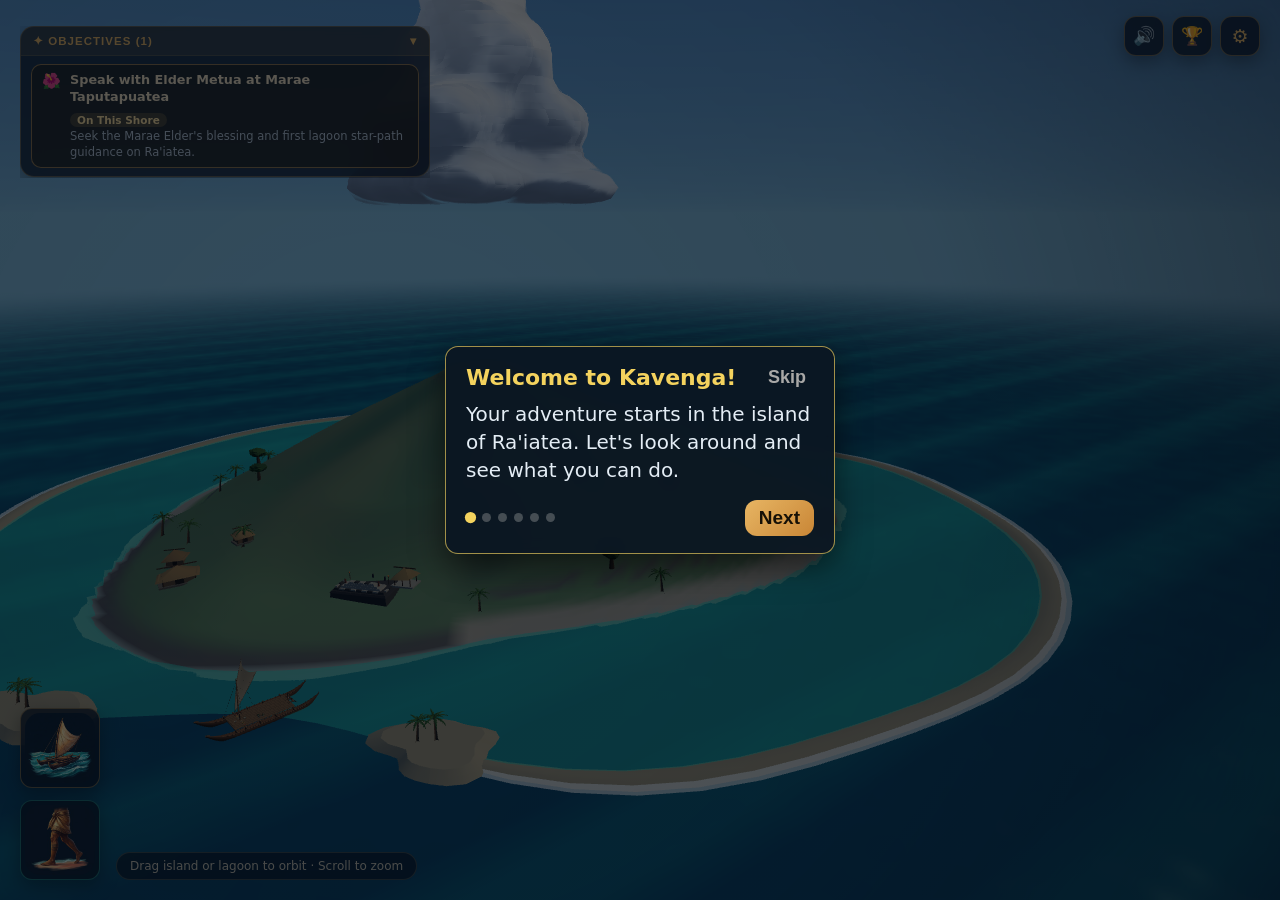
==== index.html @ 44ba4fc0 "Refine sailing HUD controls, wind boost button, and phone camera cycling" ====
<!DOCTYPE html>
<html lang="en">
<head>
  <meta charset="UTF-8" />
  <meta name="viewport" content="width=device-width, initial-scale=1.0, viewport-fit=cover" />
  <meta name="theme-color" content="#0b1826" />
  <meta name="mobile-web-app-capable" content="yes" />
  <meta name="apple-mobile-web-app-capable" content="yes" />
  <meta name="apple-mobile-web-app-status-bar-style" content="black-translucent" />
  <meta name="apple-mobile-web-app-title" content="Kavenga" />
  <title>Kavenga: Songs of the Star Path</title>
  <link rel="manifest" href="./manifest.webmanifest" />
  <link rel="icon" href="./favicon.ico" sizes="any" />
  <link rel="icon" type="image/png" sizes="32x32" href="./assets/icons/favicon-32.png" />
  <link rel="icon" type="image/png" sizes="64x64" href="./assets/icons/favicon-64.png" />
  <link rel="apple-touch-icon" sizes="180x180" href="./assets/icons/apple-touch-icon.png" />
  <link rel="stylesheet" href="./styles.css?v=20261124k" />
  <script type="importmap">
    {
      "imports": {
        "three": "./vendor/three.module.min.js",
        "./src/pwa.js": "./src/pwa.js?v=20261123p",
        "./src/core/gameConstants.js": "./src/core/gameConstants.js?v=20261124d",
        "./src/core/gameState.js": "./src/core/gameState.js?v=20261120q",
        "./src/core/campaignManager.js": "./src/core/campaignManager.js?v=20261124a",
        "./src/core/objectivesManager.js": "./src/core/objectivesManager.js?v=20261122f",
        "./src/core/achievementsManager.js": "./src/core/achievementsManager.js?v=20261120q",
        "./src/data/achievementsData.js": "./src/data/achievementsData.js?v=20261120q",
        "./src/data/constellationLessonsData.js": "./src/data/constellationLessonsData.js?v=20261120q",
        "./src/data/constellationSilhouettesData.js": "./src/data/constellationSilhouettesData.js?v=20261120q",
        "./src/data/constellationsData.js": "./src/data/constellationsData.js?v=20261120q",
        "./src/data/islandsData.js": "./src/data/islandsData.js?v=20261122h",
        "./src/data/objectivesData.js": "./src/data/objectivesData.js?v=20261120q",
        "./src/data/playerCharactersData.js": "./src/data/playerCharactersData.js?v=20261120q",
        "./src/data/sandDiagramsData.js": "./src/data/sandDiagramsData.js?v=20261124b",
        "./src/data/skyVigilData.js": "./src/data/skyVigilData.js?v=20261120q",
        "./src/data/songsData.js": "./src/data/songsData.js?v=20261124a",
        "./src/data/voiceLinesData.js": "./src/data/voiceLinesData.js?v=20261124b",
        "./src/data/walkableIslandsData.js": "./src/data/walkableIslandsData.js?v=20261122e",
        "./src/simulation/celestialSim.js": "./src/simulation/celestialSim.js?v=20261120q",
        "./src/simulation/hullPhysics.js": "./src/simulation/hullPhysics.js?v=20261120q",
        "./src/simulation/oceanSim.js": "./src/simulation/oceanSim.js?v=20261122e",
        "./src/simulation/shadowCraft.js": "./src/simulation/shadowCraft.js?v=20261120q",
        "./src/rendering/CameraController.js": "./src/rendering/CameraController.js?v=20261124h",
        "./src/rendering/CloudSculptBuilder.js": "./src/rendering/CloudSculptBuilder.js?v=20261120q",
        "./src/rendering/IslandAct1RemainBuilder.js": "./src/rendering/IslandAct1RemainBuilder.js?v=20261121m",
        "./src/rendering/IslandAct2Builder.js": "./src/rendering/IslandAct2Builder.js?v=20261121aa",
        "./src/rendering/IslandAct3Builder.js": "./src/rendering/IslandAct3Builder.js?v=20261123c",
        "./src/rendering/IslandPropsBuilder.js": "./src/rendering/IslandPropsBuilder.js?v=20261122b",
        "./src/rendering/IslandRapaNuiBuilder.js": "./src/rendering/IslandRapaNuiBuilder.js?v=20261122e",
        "./src/rendering/IslandSculptToolkit.js": "./src/rendering/IslandSculptToolkit.js?v=20261121d",
        "./src/rendering/IslandTerrainBuilder.js": "./src/rendering/IslandTerrainBuilder.js?v=20261122r",
        "./src/rendering/CrewCharacterBuilder.js": "./src/rendering/CrewCharacterBuilder.js?v=20261121j",
        "./src/rendering/OceanRenderer.js": "./src/rendering/OceanRenderer.js?v=20261120q",
        "./src/rendering/PlayerCharacterBuilder.js": "./src/rendering/PlayerCharacterBuilder.js?v=20261122h",
        "./src/rendering/ShoreDioramaRenderer.js": "./src/rendering/ShoreDioramaRenderer.js?v=20261124d",
        "./src/rendering/SkyDomeRenderer.js": "./src/rendering/SkyDomeRenderer.js?v=20261120q",
        "./src/rendering/StarRingRenderer.js": "./src/rendering/StarRingRenderer.js?v=20261120q",
        "./src/rendering/VakaCargoPropsBuilder.js": "./src/rendering/VakaCargoPropsBuilder.js?v=20261121n",
        "./src/rendering/VakaRenderer.js": "./src/rendering/VakaRenderer.js?v=20261121n",
        "./src/rendering/WalkableIslandScene.js": "./src/rendering/WalkableIslandScene.js?v=20261124d",
        "./src/rendering/WorldCuesRenderer.js": "./src/rendering/WorldCuesRenderer.js?v=20261124c",
        "./src/audio/BackgroundMusicEngine.js": "./src/audio/BackgroundMusicEngine.js?v=20261123a",
        "./src/audio/ChantAndDrumEngine.js": "./src/audio/ChantAndDrumEngine.js?v=20261120q",
        "./src/audio/SpatialSeaAudio.js": "./src/audio/SpatialSeaAudio.js?v=20261120q",
        "./src/audio/VoiceOverEngine.js": "./src/audio/VoiceOverEngine.js?v=20261124b",
        "./src/ui/AchievementsUI.js": "./src/ui/AchievementsUI.js?v=20261120q",
        "./src/ui/CanoeModalUI.js": "./src/ui/CanoeModalUI.js?v=20261123q",
        "./src/ui/canoePanelWidgets.js": "./src/ui/canoePanelWidgets.js?v=20261123q",
        "./src/ui/CrewSplashUI.js": "./src/ui/CrewSplashUI.js?v=20261120q",
        "./src/ui/ElderVigilPromptUI.js": "./src/ui/ElderVigilPromptUI.js?v=20261120q",
        "./src/ui/IslandHubUI.js": "./src/ui/IslandHubUI.js?v=20261124b",
        "./src/ui/IslandSettingsUI.js": "./src/ui/IslandSettingsUI.js?v=20261123d",
        "./src/ui/OnboardingTourUI.js": "./src/ui/OnboardingTourUI.js?v=20261124d",
        "./src/ui/SailingHUD.js": "./src/ui/SailingHUD.js?v=20261124h",
        "./src/ui/SandCanvas.js": "./src/ui/SandCanvas.js?v=20261124a",
        "./src/ui/SkyVigilUI.js": "./src/ui/SkyVigilUI.js?v=20261124d",
        "./src/ui/WalkableIslandUI.js": "./src/ui/WalkableIslandUI.js?v=20261124d"
      }
    }
  </script>
</head>
<body>
  <!-- Full-bleed WebGL 3D Sky Dome, Ocean Swells & Twin-Hulled Vaka -->
  <div id="webgl-container"></div>

  <!-- Projected Sky Star Labels (strictly mode-gated; hidden in Master Navigator) -->
  <div id="sky-labels-layer"></div>

  <!-- Zero-Compass Open-Ocean Sailing HUD -->
  <div id="sailing-hud" class="hidden"></div>

  <!-- Grounded On-Shore Star-Stone Vigil (Ahu Feti'a) Sky Observatory -->
  <div id="sky-vigil-ui" class="hidden"></div>

  <!-- Optional 3D Walk Shore HUD & Proximity POI Popups -->
  <div id="walkable-island-ui" class="hidden"></div>

  <!-- Unified 3D Shore Diorama & 4-Station Docked Panel -->
  <div id="island-hub"></div>

  <!-- Bottom-Left Canoe / Set Sail & Walk Mode Buttons -->
  <button
    class="island-settings-btn shore-canoe-fab hidden"
    id="btnShoreCanoeModal"
    type="button"
    data-tooltip="Vaka, Crew, Cargo &amp; Set Sail"
    aria-label="Vaka and Set Sail"
  >
    <img id="shoreCanoeImg" src="./assets/icons/vaka_button_1sail.jpg?v=20261120m" alt="" />
  </button>

  <button
    class="island-settings-btn shore-walk-fab hub-walk-opt-btn hidden"
    id="btnShoreWalkToggle"
    type="button"
    data-tooltip="Explore Island on Foot"
    aria-label="Walk Shore"
  >
    <img id="shoreWalkImg" src="./assets/icons/walk_button.jpg?v=20261120m" alt="" />
  </button>

  <button
    class="island-settings-btn shore-icon-btn shore-objectives-fab hidden"
    id="btnShoreObjectivesModal"
    type="button"
    title="View Active Objectives"
    aria-label="Objectives"
  >
    <span aria-hidden="true">✦</span>
    <span class="shore-objectives-badge hidden" id="shoreObjectivesBadge">0</span>
  </button>

  <div
    class="modal-backdrop hidden"
    id="shore-objectives-modal"
    role="dialog"
    aria-modal="true"
    aria-labelledby="shoreObjModalTitle"
  >
    <div class="shore-objectives-modal-card">
      <div class="shore-objectives-modal-header">
        <div>
          <span class="modal-eyebrow">Wayfinder Log</span>
          <h3 id="shoreObjModalTitle">✦ Active Objectives</h3>
        </div>
        <button class="secondary-btn small-btn" id="btnCloseObjectivesModal" type="button">
          Close
        </button>
      </div>
      <div class="shore-objectives-list shore-objectives-modal-list" id="shoreObjectivesModalList"></div>
    </div>
  </div>

  <!-- Shared Ashore Top-Right Icon Controls (outside Hub & Walk UI) -->
  <div id="shore-top-controls" class="shore-top-controls hidden" aria-label="Shore Controls">
    <button
      class="island-settings-btn shore-icon-btn"
      id="btnShoreToggleSound"
      type="button"
      title="Sound On — Click to Mute"
      aria-label="Toggle Sound"
    >
      <span id="shoreSoundGlyph" aria-hidden="true">🔊</span>
    </button>
    <button
      class="island-settings-btn shore-icon-btn island-achievements-btn"
      id="btnShoreOpenAchievements"
      type="button"
      title="View Wayfinder Achievements"
      aria-label="Achievements"
    >
      <span aria-hidden="true">🏆</span>
    </button>
    <button
      class="island-settings-btn shore-icon-btn"
      id="btnShoreOpenSettings"
      type="button"
      title="Open Island Settings"
      aria-label="Settings"
    >
      <span class="island-settings-gear" aria-hidden="true">⚙</span>
    </button>
  </div>

  <!-- First-Time Shore & Sailing Onboarding Tours -->
  <div id="onboarding-tour-ui" class="hidden"></div>
  <div id="sailing-tour-ui" class="hidden"></div>
  <div id="tahaa-cloud-tour-ui" class="hidden"></div>

  <!-- Dedicated Canoe, Crew, Cargo & Set Sail Modal (Shore Phase) -->
  <div id="canoe-modal-ui" class="hidden"></div>

  <!-- Ashore Settings Modal & Start-Over Confirmation (Island Phase Only) -->
  <div id="island-settings-ui" class="hidden"></div>

  <!-- Pre-Departure Elder Night-Sky Teaching Choice Popup -->
  <div id="elder-vigil-prompt-ui" class="hidden"></div>

  <!-- Crew Recruitment Splash Modal -->
  <div id="crew-splash-ui" class="hidden"></div>

  <!-- Global Celebration Banners (Sea & Shore) + Ashore Achievements Gallery Modal -->
  <div id="achievements-ui"></div>

  <script type="module" src="./src/main.js?v=20261124i"></script>
</body>
</html>
---- styles.css ----
:root {
  --bg-deep: #0b1826;
  --card-bg: rgba(13, 27, 42, 0.84);
  --card-border: rgba(232, 198, 142, 0.28);
  --sand-warm: #f3e3c3;
  --sand-gold: #e7b563;
  --lapa-jade: #3ef0d0;
  --coral-terracotta: #d46542;
  --text-main: #f7efe0;
  --text-muted: #b9c8d6;
}

*,
*::before,
*::after {
  box-sizing: border-box;
  margin: 0;
  padding: 0;
  -webkit-user-select: none;
  user-select: none;
  -webkit-touch-callout: none;
  -webkit-tap-highlight-color: transparent;
}

input,
textarea,
select {
  -webkit-user-select: text;
  user-select: text;
  -webkit-touch-callout: default;
}

html,
body {
  width: 100%;
  height: 100%;
  height: 100dvh;
  overflow: hidden;
  overscroll-behavior: none;
  touch-action: manipulation;
  background: var(--bg-deep);
  color: var(--text-main);
  font-family: 'Avenir Next', 'Segoe UI', system-ui, -apple-system, sans-serif;
  -webkit-user-select: none;
  user-select: none;
  -webkit-touch-callout: none;
}

button,
a,
[role='button'],
input,
select,
textarea,
.island-hub-shell,
#sailing-hud,
#sky-vigil-ui,
#walkable-island-ui,
.modal-backdrop,
.mist-overlay,
.landfall-overlay {
  touch-action: manipulation;
}

.hidden {
  display: none !important;
}

#webgl-container {
  position: fixed;
  inset: 0;
  z-index: 1;
  touch-action: none;
}

#webgl-container canvas {
  display: block;
  width: 100%;
  height: 100%;
  cursor: grab;
  touch-action: none;
}

#webgl-container canvas:active {
  cursor: grabbing;
}

/* Mode-Gated Sky Star Labels */
#sky-labels-layer {
  position: fixed;
  inset: 0;
  z-index: 2;
  pointer-events: none;
  overflow: hidden;
}

.sky-star-label {
  position: absolute;
  top: 0;
  left: 0;
  font-size: 11.5px;
  letter-spacing: 0.03em;
  color: rgba(244, 234, 212, 0.88);
  text-shadow: 0 1px 4px rgba(0, 0, 0, 0.95);
  white-space: nowrap;
  padding: 1px 6px;
  border-radius: 999px;
  background: rgba(8, 16, 28, 0.36);
}

.sky-star-label.active-target-star {
  color: #ffe299;
  border: 1px solid rgba(255, 220, 138, 0.65);
  background: rgba(28, 22, 10, 0.62);
  font-weight: 600;
}

/* =========================================================================
   SAILING HUD (STRICTLY ZERO COMPASS / ZERO DEGREES)
   ========================================================================= */
#sailing-hud {
  position: fixed;
  inset: 0;
  z-index: 5;
  pointer-events: none;
  display: flex;
  flex-direction: column;
  justify-content: space-between;
  padding:
    max(16px, env(safe-area-inset-top, 0px))
    max(22px, env(safe-area-inset-right, 0px))
    max(16px, calc(env(safe-area-inset-bottom, 0px) + 10px))
    max(22px, env(safe-area-inset-left, 0px));
}

@media (max-width: 1120px), (max-height: 700px) {
  #sailing-hud {
    padding:
      max(10px, env(safe-area-inset-top, 0px))
      max(14px, env(safe-area-inset-right, 0px))
      max(12px, calc(env(safe-area-inset-bottom, 0px) + 8px))
      max(14px, env(safe-area-inset-left, 0px));
  }

  .hud-icon-btn {
    padding: 6px 10px;
    font-size: 12px;
  }

  .hud-chant-banner {
    padding: 9px 16px;
    margin-top: 6px;
  }
}

@media (max-width: 960px) {
  .hud-icon-btn .btn-text {
    display: none;
  }
}

.hud-top-bar {
  display: flex;
  justify-content: space-between;
  align-items: center;
  gap: 12px;
  pointer-events: auto;
}

.hud-voyage-badge {
  display: flex;
  align-items: center;
  gap: 10px;
  background: rgba(9, 20, 34, 0.68);
  backdrop-filter: blur(10px);
  border: 1px solid var(--card-border);
  padding: 8px 14px;
  border-radius: 999px;
}

.hud-song-title {
  font-weight: 600;
  font-size: 14px;
  color: var(--sand-warm);
}

.hud-corner-controls {
  display: flex;
  gap: 8px;
  flex-wrap: wrap;
}

.hud-icon-btn {
  display: inline-flex;
  align-items: center;
  gap: 6px;
  background: rgba(9, 20, 34, 0.72);
  backdrop-filter: blur(10px);
  color: var(--text-main);
  border: 1px solid var(--card-border);
  border-radius: 999px;
  padding: 7px 13px;
  font-size: 13px;
  cursor: pointer;
  transition: background 0.16s, border-color 0.16s, transform 0.12s;
}

.hud-icon-btn:hover {
  background: rgba(24, 45, 68, 0.88);
  border-color: var(--sand-gold);
}

.hud-icon-btn.active {
  background: rgba(231, 181, 99, 0.26);
  border-color: var(--sand-gold);
  color: #ffe7b3;
}

.hud-eye-glyph {
  display: inline-flex;
  align-items: center;
  justify-content: center;
  line-height: 1;
}

.hud-chant-banner {
  align-self: center;
  max-width: 760px;
  text-align: center;
  background: rgba(8, 18, 30, 0.62);
  backdrop-filter: blur(8px);
  border: 1px solid rgba(232, 198, 142, 0.24);
  border-radius: 16px;
  padding: 12px 22px;
  margin-top: 8px;
  pointer-events: auto;
}

.chant-verse-tag {
  font-size: 11px;
  text-transform: uppercase;
  letter-spacing: 0.12em;
  color: var(--sand-gold);
  margin-bottom: 4px;
}

.chant-lyrics {
  font-family: Georgia, 'Times New Roman', serif;
  font-style: italic;
  font-size: 16.5px;
  line-height: 1.45;
  color: #fff6e5;
}

.chant-easy-hint {
  margin-top: 7px;
  padding-top: 6px;
  border-top: 1px solid rgba(255, 255, 255, 0.12);
  font-size: 12.5px;
  color: var(--lapa-jade);
}

.hud-trim-bar {
  margin-top: auto;
  align-self: center;
  display: flex;
  align-items: center;
  gap: 14px;
  pointer-events: auto;
  background: rgba(8, 18, 30, 0.56);
  backdrop-filter: blur(8px);
  border: 1px solid rgba(232, 198, 142, 0.22);
  border-radius: 999px;
  padding: 6px 12px;
}

.trim-btn {
  display: inline-flex;
  align-items: center;
  justify-content: center;
  min-width: 44px;
  height: 34px;
  background: rgba(255, 255, 255, 0.08);
  border: 1px solid rgba(232, 198, 142, 0.28);
  color: var(--sand-warm);
  border-radius: 999px;
  padding: 0 12px;
  cursor: pointer;
  touch-action: none;
  transition: background 0.14s, border-color 0.14s, transform 0.1s;
}

.trim-btn:hover {
  background: rgba(255, 255, 255, 0.15);
  border-color: var(--sand-gold);
}

.trim-btn:active {
  background: rgba(231, 181, 99, 0.32);
  border-color: var(--sand-gold);
  transform: scale(0.96);
}

.wind-boost-btn.active {
  background: rgba(231, 181, 99, 0.26);
  border-color: var(--sand-gold);
  color: #ffe7b3;
}

.hud-toast {
  position: fixed;
  bottom: 72px;
  left: 50%;
  transform: translateX(-50%) translateY(12px);
  background: rgba(14, 32, 48, 0.92);
  border: 1px solid var(--sand-gold);
  color: var(--sand-warm);
  padding: 8px 18px;
  border-radius: 999px;
  font-size: 13px;
  opacity: 0;
  transition: opacity 0.25s, transform 0.25s;
  pointer-events: none;
}

.hud-toast.visible {
  opacity: 1;
  transform: translateX(-50%) translateY(0);
}

.hud-top-bar,
.hud-chant-banner,
.hud-trim-bar {
  transition: opacity 0.35s ease, transform 0.35s ease;
}

#sailing-hud.landfall-cinematic-active .hud-top-bar,
#sailing-hud.landfall-cinematic-active .hud-chant-banner,
#sailing-hud.landfall-cinematic-active .hud-trim-bar {
  opacity: 0;
  pointer-events: none;
}

/* Modals, Sand Recall, Mist & Landfall Overlays */
.modal-backdrop,
.mist-overlay,
.landfall-overlay {
  position: fixed;
  inset: 0;
  z-index: 20;
  pointer-events: auto;
  display: flex;
  align-items: center;
  justify-content: center;
  padding: 20px;
  background: rgba(6, 13, 22, 0.72);
  backdrop-filter: blur(8px);
}

.landfall-overlay {
  align-items: flex-end;
  justify-content: flex-end;
  padding: 24px 28px;
  background: linear-gradient(
    180deg,
    rgba(6, 13, 22, 0.02) 0%,
    rgba(6, 13, 22, 0.14) 60%,
    rgba(6, 13, 22, 0.45) 100%
  );
  backdrop-filter: none;
  animation: landfallBackdropFadeIn 0.42s ease-out both;
}

.landfall-overlay .landfall-card {
  max-width: 430px;
  background: rgba(12, 25, 40, 0.88);
  backdrop-filter: blur(10px);
  animation: landfallCardRiseIn 0.42s cubic-bezier(0.22, 1, 0.36, 1) both;
}

@media (max-width: 760px) {
  .landfall-overlay {
    justify-content: center;
    padding: 18px;
  }
}

@keyframes landfallBackdropFadeIn {
  from {
    opacity: 0;
  }
  to {
    opacity: 1;
  }
}

@keyframes landfallCardRiseIn {
  from {
    opacity: 0;
    transform: translateY(16px);
  }
  to {
    opacity: 1;
    transform: translateY(0);
  }
}

.mist-overlay {
  background: radial-gradient(circle, rgba(176, 192, 204, 0.78), rgba(45, 62, 78, 0.92));
}

.sand-recall-card,
.dialog-card,
.mist-card,
.landfall-card {
  background: rgba(14, 28, 43, 0.95);
  border: 1px solid var(--card-border);
  border-radius: 20px;
  padding: 24px 28px;
  max-width: 620px;
  width: 100%;
  box-shadow: 0 24px 60px rgba(0, 0, 0, 0.55);
}

.mist-card,
.landfall-card {
  text-align: center;
}

.mist-eyebrow,
.recall-eyebrow {
  font-size: 11.5px;
  text-transform: uppercase;
  letter-spacing: 0.14em;
  color: var(--sand-gold);
  margin-bottom: 6px;
}

.mist-reflection,
#landfallBody {
  margin: 14px 0 22px;
  line-height: 1.55;
  color: var(--sand-warm);
  font-size: 15.5px;
}

.recall-header {
  display: flex;
  justify-content: space-between;
  align-items: center;
  margin-bottom: 12px;
}

#recallSandCanvas,
#shoreSandCanvas {
  width: 100%;
  height: auto;
  border-radius: 14px;
  border: 2px solid rgba(231, 181, 99, 0.38);
  display: block;
}

.recall-narration,
.sand-narration-box {
  margin-top: 12px;
  font-size: 14px;
  line-height: 1.5;
  color: var(--sand-warm);
}

.mode-selector-grid {
  display: grid;
  grid-template-columns: 1fr 1fr;
  gap: 10px;
  margin: 16px 0 20px;
}

.mode-option-btn {
  text-align: left;
  padding: 12px;
  border-radius: 12px;
  background: rgba(255, 255, 255, 0.05);
  border: 1px solid rgba(255, 255, 255, 0.14);
  color: var(--text-main);
  cursor: pointer;
  display: flex;
  flex-direction: column;
  gap: 4px;
}

.mode-option-btn span {
  font-size: 12px;
  color: var(--text-muted);
}

.mode-option-btn.selected {
  border-color: var(--sand-gold);
  background: rgba(231, 181, 99, 0.18);
}

.dialog-actions {
  display: flex;
  justify-content: flex-end;
  gap: 10px;
  flex-wrap: wrap;
}

/* =========================================================================
   UNIFIED 3D SHORE DIORAMA & DOCKED 3-STATION ISLAND HUB UI
   ========================================================================= */
#island-hub {
  position: fixed;
  inset: 0;
  z-index: 10;
  pointer-events: none;
  background: radial-gradient(
    circle at 30% 50%,
    rgba(6, 14, 24, 0.0) 0%,
    rgba(6, 14, 24, 0.08) 58%,
    rgba(6, 14, 24, 0.36) 100%
  );
  padding:
    max(16px, env(safe-area-inset-top, 0px))
    max(20px, env(safe-area-inset-right, 0px))
    max(16px, calc(env(safe-area-inset-bottom, 0px) + 8px))
    max(20px, env(safe-area-inset-left, 0px));
}

.shore-stage-layout {
  width: 100%;
  height: 100%;
  display: flex;
  justify-content: space-between;
  align-items: stretch;
  gap: 18px;
  pointer-events: none;
}

.shore-viewport-overlay {
  flex: 1;
  min-width: 0;
  display: flex;
  flex-direction: column;
  justify-content: space-between;
  align-items: flex-start;
  pointer-events: none;
  padding: 2px 0 4px;
}

.shore-viewport-overlay > * {
  pointer-events: auto;
}

.shore-orbit-bar {
  display: inline-flex;
  align-items: center;
  gap: 10px;
  margin-left: 96px;
  padding: 6px 13px;
  border-radius: 999px;
  background: rgba(8, 19, 32, 0.68);
  border: 1px solid rgba(232, 198, 142, 0.22);
  backdrop-filter: blur(8px);
}

.shore-orbit-hint {
  font-size: 12px;
  color: rgba(236, 224, 200, 0.84);
}

.shore-reset-orbit-btn {
  border-color: rgba(62, 240, 208, 0.55);
  color: var(--lapa-jade);
  font-weight: 600;
}

.shore-obj-btn {
  width: 100%;
  text-align: left;
  background: transparent;
  border: none;
  color: inherit;
  font: inherit;
  cursor: pointer;
  border-radius: 10px;
  transition: background 0.15s;
}

.shore-obj-btn:hover {
  background: rgba(231, 181, 99, 0.12);
}

.shore-top-controls {
  position: fixed;
  top: max(16px, env(safe-area-inset-top, 0px));
  right: max(20px, env(safe-area-inset-right, 0px));
  z-index: 15;
  display: flex;
  align-items: center;
  gap: 8px;
  pointer-events: none;
}

.shore-icon-btn {
  width: 40px;
  height: 40px;
  padding: 0 !important;
  justify-content: center;
  border-radius: 12px;
  font-size: 18px !important;
  line-height: 1;
}

.shore-icon-btn .island-settings-gear {
  font-size: 19px;
}

.shore-icon-btn.active {
  background: rgba(62, 240, 208, 0.22);
  border-color: var(--lapa-jade);
  box-shadow: 0 0 16px rgba(62, 240, 208, 0.28);
}

.shore-canoe-fab {
  position: fixed;
  left: 20px;
  bottom: 112px;
  z-index: 15;
  width: 80px;
  height: 80px;
  padding: 4px !important;
  justify-content: center;
  border-radius: 20px;
  overflow: visible;
}

.shore-canoe-fab img,
.shore-walk-fab img {
  width: 100%;
  height: 100%;
  object-fit: cover;
  border-radius: 15px;
  display: block;
}

.shore-canoe-fab.active,
.shore-walk-fab.active {
  background: rgba(62, 240, 208, 0.22);
  border-color: var(--lapa-jade);
  box-shadow: 0 0 20px rgba(62, 240, 208, 0.32);
}

.shore-walk-fab {
  position: fixed;
  left: 20px;
  bottom: 20px;
  z-index: 15;
  width: 80px;
  height: 80px;
  padding: 4px !important;
  justify-content: center;
  border-radius: 20px;
  overflow: visible;
}

/* Phone-only Top-Left Objectives Button & Modal (hidden on desktop / iPad) */
.island-settings-btn.shore-objectives-fab {
  display: none;
  position: fixed;
  z-index: 15;
  overflow: visible;
}

.shore-objectives-badge {
  position: absolute;
  top: -5px;
  right: -5px;
  min-width: 17px;
  height: 17px;
  padding: 0 4px;
  border-radius: 999px;
  background: var(--sand-gold);
  color: #0b1826;
  font-size: 10.5px;
  font-weight: 800;
  line-height: 17px;
  text-align: center;
  box-shadow: 0 2px 6px rgba(0, 0, 0, 0.45);
  pointer-events: none;
}

.shore-objectives-modal-card {
  width: min(460px, 92vw);
  max-height: min(78dvh, 540px);
  display: flex;
  flex-direction: column;
  background: rgba(10, 22, 36, 0.96);
  backdrop-filter: blur(14px);
  border: 1px solid rgba(231, 181, 99, 0.48);
  border-radius: 18px;
  padding: 16px 18px;
  box-shadow: 0 18px 46px rgba(0, 0, 0, 0.65);
}

.shore-objectives-modal-header {
  display: flex;
  align-items: center;
  justify-content: space-between;
  gap: 12px;
  padding-bottom: 10px;
  border-bottom: 1px solid rgba(255, 255, 255, 0.1);
}

.shore-objectives-modal-header h3 {
  font-size: 16.5px;
  color: var(--sand-warm);
  margin-top: 2px;
}

.shore-objectives-modal-list {
  max-height: none;
  flex: 1;
  min-height: 0;
  padding: 10px 2px 2px;
}

.shore-objectives-empty {
  font-size: 13.5px;
  line-height: 1.5;
  color: var(--text-muted);
  padding: 8px 4px;
}

.shore-canoe-fab[data-tooltip]:focus-visible::after,
.shore-walk-fab[data-tooltip]:focus-visible::after {
  content: attr(data-tooltip);
  position: absolute;
  left: calc(100% + 12px);
  top: 50%;
  transform: translateY(-50%);
  z-index: 650;
  width: max-content;
  max-width: 240px;
  padding: 7px 10px;
  border-radius: 8px;
  background: rgba(9, 19, 29, 0.96);
  border: 1px solid rgba(244, 211, 94, 0.65);
  box-shadow: 0 8px 20px rgba(0, 0, 0, 0.5);
  color: #f4efe6;
  font-size: 12px;
  font-weight: 500;
  line-height: 1.35;
  text-align: left;
  white-space: normal;
  pointer-events: none;
}

@media (hover: hover) and (pointer: fine) {
  .shore-canoe-fab[data-tooltip]:hover::after,
  .shore-walk-fab[data-tooltip]:hover::after {
    content: attr(data-tooltip);
    position: absolute;
    left: calc(100% + 12px);
    top: 50%;
    transform: translateY(-50%);
    z-index: 650;
    width: max-content;
    max-width: 240px;
    padding: 7px 10px;
    border-radius: 8px;
    background: rgba(9, 19, 29, 0.96);
    border: 1px solid rgba(244, 211, 94, 0.65);
    box-shadow: 0 8px 20px rgba(0, 0, 0, 0.5);
    color: #f4efe6;
    font-size: 12px;
    font-weight: 500;
    line-height: 1.35;
    text-align: left;
    white-space: normal;
    pointer-events: none;
  }
}

.island-hub-shell {
  pointer-events: auto;
  width: min(468px, 41vw);
  min-width: 380px;
  margin-top: 50px;
  align-self: flex-start;
  height: auto;
  max-height: calc(100% - 50px);
  display: flex;
  flex-direction: column;
  background: rgba(9, 21, 35, 0.86);
  border: 1px solid rgba(232, 198, 142, 0.30);
  border-radius: 22px;
  padding: 15px 17px 17px;
  backdrop-filter: blur(14px);
  box-shadow: 0 24px 64px rgba(0, 0, 0, 0.56);
  overflow: hidden;
}

.hub-header {
  display: flex;
  flex-direction: column;
  gap: 5px;
  padding-bottom: 10px;
  border-bottom: 1px solid rgba(232, 198, 142, 0.18);
  flex-shrink: 0;
}

.hub-act-badge {
  font-size: 11px;
  text-transform: uppercase;
  letter-spacing: 0.11em;
  color: var(--lapa-jade);
}

.hub-walk-opt-btn {
  border-color: rgba(62, 240, 208, 0.38) !important;
}

.hub-walk-opt-btn:hover {
  border-color: var(--lapa-jade) !important;
  background: rgba(62, 240, 208, 0.14) !important;
}

.hub-title-row {
  display: flex;
  align-items: baseline;
  justify-content: space-between;
  gap: 10px;
  flex-wrap: wrap;
}

.hub-island-name {
  font-family: Georgia, 'Times New Roman', serif;
  font-size: 25px;
  line-height: 1.15;
  color: var(--sand-warm);
}

.hub-island-sub {
  font-size: 12.5px;
  color: var(--text-muted);
}

.hub-poi-tabs {
  display: grid;
  grid-template-columns: repeat(3, 1fr);
  gap: 7px;
  margin: 12px 0;
  flex-shrink: 0;
}

.poi-tab-btn {
  background: rgba(14, 29, 46, 0.78);
  color: var(--text-muted);
  border: 1px solid rgba(232, 198, 142, 0.20);
  border-radius: 13px;
  padding: 8px 6px;
  font-size: 12.5px;
  font-weight: 600;
  cursor: pointer;
  display: flex;
  flex-direction: column;
  align-items: center;
  justify-content: center;
  gap: 4px;
  transition: background 0.16s, border-color 0.16s, color 0.16s, transform 0.12s;
}

.poi-tab-btn:hover {
  border-color: rgba(231, 181, 99, 0.48);
  color: var(--sand-warm);
}

.poi-tab-btn.active {
  background: linear-gradient(180deg, rgba(231, 181, 99, 0.26), rgba(231, 181, 99, 0.12));
  border-color: var(--sand-gold);
  color: var(--sand-warm);
  box-shadow: 0 4px 14px rgba(0, 0, 0, 0.28);
}

.station-tab-main {
  display: inline-flex;
  align-items: center;
  gap: 5px;
  white-space: nowrap;
}

.station-tab-glyph {
  font-size: 14px;
}

.station-badge {
  font-size: 10px;
  font-weight: 700;
  letter-spacing: 0.04em;
  text-transform: uppercase;
  padding: 1.5px 7px;
  border-radius: 999px;
  line-height: 1.3;
}

.station-badge.badge-action {
  background: rgba(231, 181, 99, 0.28);
  color: #ffe3a8;
  border: 1px solid rgba(231, 181, 99, 0.65);
}

.station-badge.badge-teach {
  background: rgba(62, 240, 208, 0.22);
  color: #84fff0;
  border: 1px solid rgba(62, 240, 208, 0.6);
}

.station-badge.badge-warn {
  background: rgba(255, 162, 102, 0.22);
  color: #ffc599;
  border: 1px solid rgba(255, 162, 102, 0.55);
}

.station-badge.badge-ready,
.station-badge.badge-done {
  background: rgba(62, 240, 208, 0.16);
  color: var(--lapa-jade);
  border: 1px solid rgba(62, 240, 208, 0.42);
}

.station-badge.badge-neutral {
  background: rgba(255, 255, 255, 0.08);
  color: var(--text-muted);
  border: 1px solid rgba(255, 255, 255, 0.16);
}

.hub-content {
  flex: 1;
  min-height: 0;
  overflow-y: auto;
  padding-right: 6px;
}

.hub-panel {
  display: flex;
  flex-direction: column;
  gap: 12px;
}

.hub-card {
  background: rgba(13, 27, 43, 0.78);
  border: 1px solid rgba(232, 198, 142, 0.22);
  border-radius: 16px;
  padding: 15px 16px;
  display: flex;
  flex-direction: column;
  gap: 11px;
}

.hub-card h3 {
  color: var(--sand-warm);
  font-size: 16.5px;
}

.hub-card h4 {
  color: var(--sand-warm);
  font-size: 14.5px;
}

@media (max-width: 900px) {
  #island-hub {
    padding:
      max(10px, env(safe-area-inset-top, 0px))
      max(10px, env(safe-area-inset-right, 0px))
      max(10px, calc(env(safe-area-inset-bottom, 0px) + 6px))
      max(10px, env(safe-area-inset-left, 0px));
  }

  .shore-stage-layout {
    flex-direction: column;
    justify-content: space-between;
    gap: 8px;
  }

  .shore-top-controls {
    top: max(10px, env(safe-area-inset-top, 0px));
    right: max(10px, env(safe-area-inset-right, 0px));
    gap: 6px;
  }

  .shore-orbit-hint {
    display: none;
  }

  .island-hub-shell {
    align-self: stretch;
    width: 100%;
    min-width: 0;
    margin-top: 0;
    height: auto;
    max-height: min(58dvh, 58%);
    padding: 12px 14px 14px;
  }
}

.vaka-tier-line {
  font-size: 13px;
  color: var(--sand-gold);
}

.condition-list {
  display: grid;
  grid-template-columns: repeat(3, 1fr);
  gap: 8px;
}

.cond-chip {
  background: rgba(255, 255, 255, 0.05);
  border-radius: 10px;
  padding: 8px 10px;
  display: flex;
  flex-direction: column;
  gap: 3px;
}

.cond-chip span {
  font-size: 11px;
  color: var(--text-muted);
}

.cond-chip strong {
  font-size: 12.5px;
  color: #e8f5e9;
}

.cargo-section,
.crew-section {
  display: flex;
  flex-direction: column;
  gap: 8px;
  padding-top: 8px;
  border-top: 1px solid rgba(255, 255, 255, 0.09);
}

.cargo-section:first-child {
  padding-top: 0;
  border-top: none;
}

.cargo-cards-grid {
  display: grid;
  grid-template-columns: repeat(auto-fill, minmax(72px, 1fr));
  gap: 8px;
}

.crew-cards-grid {
  display: grid;
  grid-template-columns: repeat(auto-fill, minmax(112px, 1fr));
  gap: 8px;
}

.cargo-item-card {
  position: relative;
  background: rgba(231, 181, 99, 0.11);
  border: 1px solid rgba(231, 181, 99, 0.28);
  border-radius: 10px;
  padding: 6px;
  display: flex;
  align-items: center;
  justify-content: center;
  color: inherit;
  cursor: pointer;
  transition: border-color 0.15s ease, background 0.15s ease, transform 0.15s ease;
}

.cargo-item-img {
  width: 100%;
  aspect-ratio: 1 / 1;
  object-fit: cover;
  border-radius: 7px;
  display: block;
}

.crew-card {
  position: relative;
  background: rgba(231, 181, 99, 0.11);
  border: 1px solid rgba(231, 181, 99, 0.28);
  border-radius: 10px;
  padding: 9px 8px;
  display: flex;
  flex-direction: column;
  align-items: center;
  text-align: center;
  gap: 5px;
  color: inherit;
  font-family: inherit;
  transition: border-color 0.15s ease, background 0.15s ease, transform 0.15s ease;
}

.crew-card-btn {
  cursor: pointer;
}

.cargo-item-card:hover,
.cargo-item-card:focus-visible,
.crew-card:hover,
.crew-card:focus-visible {
  border-color: rgba(244, 211, 94, 0.72);
  background: rgba(231, 181, 99, 0.18);
  transform: translateY(-1px);
  outline: none;
}

.cargo-item-art,
.crew-card-art {
  width: 48px;
  height: 48px;
  border-radius: 8px;
  background: rgba(9, 20, 30, 0.55);
  border: 1px solid rgba(244, 211, 94, 0.22);
  display: flex;
  align-items: center;
  justify-content: center;
  overflow: hidden;
  flex-shrink: 0;
}

.cargo-item-art svg,
.crew-card-art svg {
  width: 38px;
  height: 38px;
  display: block;
}

.crew-card-art img {
  width: 100%;
  height: 100%;
  object-fit: cover;
  object-position: top center;
  display: block;
}

.cargo-item-name,
.crew-card-name {
  font-size: 12px;
  font-weight: 700;
  line-height: 1.25;
  color: #f4efe6;
}

.crew-card-role {
  font-size: 11px;
  line-height: 1.2;
  color: rgba(244, 239, 230, 0.74);
}

.hub-card-tooltip {
  position: fixed;
  z-index: 650;
  width: max-content;
  max-width: 240px;
  padding: 7px 10px;
  border-radius: 8px;
  background: rgba(9, 19, 29, 0.96);
  border: 1px solid rgba(244, 211, 94, 0.65);
  box-shadow: 0 8px 20px rgba(0, 0, 0, 0.5);
  color: #f4efe6;
  font-size: 12px;
  font-weight: 500;
  line-height: 1.35;
  text-align: left;
  white-space: normal;
  pointer-events: none;
}

.cargo-header,
.ration-controls,
.dep-label {
  display: flex;
  justify-content: space-between;
  align-items: center;
  font-size: 13.5px;
}

.ration-step-btns {
  display: flex;
  gap: 6px;
}

.cargo-pill,
.crew-pill {
  background: rgba(231, 181, 99, 0.11);
  border: 1px solid rgba(231, 181, 99, 0.25);
  border-radius: 10px;
  padding: 8px 11px;
  display: flex;
  flex-direction: column;
  gap: 2px;
}

.cargo-pill strong,
.crew-pill strong {
  font-size: 13px;
  color: var(--sand-warm);
}

.cargo-pill span,
.crew-pill span,
.empty-note,
.panel-hint {
  font-size: 12px;
  color: var(--text-muted);
}

.careen-feedback {
  font-size: 12.5px;
  color: var(--lapa-jade);
  min-height: 16px;
}

.route-list,
.lesson-list {
  display: flex;
  flex-direction: column;
  gap: 8px;
}

.route-choice-btn,
.lesson-choice-btn {
  text-align: left;
  background: rgba(255, 255, 255, 0.05);
  border: 1px solid rgba(255, 255, 255, 0.14);
  color: var(--text-main);
  border-radius: 12px;
  padding: 11px 14px;
  cursor: pointer;
  display: flex;
  flex-direction: column;
  gap: 4px;
}

.route-choice-btn.selected,
.lesson-choice-btn.selected {
  background: rgba(231, 181, 99, 0.2);
  border-color: var(--sand-gold);
}

.route-choice-top {
  display: flex;
  justify-content: space-between;
  gap: 8px;
  font-size: 14px;
}

.route-target-tag {
  color: var(--lapa-jade);
  font-weight: 600;
}

.route-choice-meta,
.lesson-choice-btn span {
  font-size: 12px;
  color: var(--text-muted);
}

.dep-buttons {
  display: grid;
  grid-template-columns: repeat(4, 1fr);
  gap: 8px;
  margin-top: 6px;
}

.dep-btn {
  padding: 8px 6px;
  border-radius: 10px;
  border: 1px solid rgba(255, 255, 255, 0.16);
  background: rgba(255, 255, 255, 0.05);
  color: var(--text-main);
  font-size: 13px;
  cursor: pointer;
}

.dep-btn.recommended {
  border-color: rgba(62, 240, 208, 0.55);
}

.dep-btn.selected {
  background: rgba(231, 181, 99, 0.28);
  border-color: var(--sand-gold);
  font-weight: 600;
}

.song-preview-box {
  background: rgba(6, 14, 24, 0.55);
  border-radius: 12px;
  padding: 12px 14px;
  border-left: 3px solid var(--sand-gold);
}

.preview-eyebrow {
  font-size: 11px;
  text-transform: uppercase;
  letter-spacing: 0.1em;
  color: var(--sand-gold);
  margin-bottom: 5px;
}

.song-preview-box blockquote {
  font-family: Georgia, serif;
  font-style: italic;
  font-size: 14.5px;
  line-height: 1.45;
  color: #fff6e5;
}

.preview-easy-cue {
  margin-top: 6px;
  font-size: 12px;
  color: var(--lapa-jade);
}

.dep-warning {
  margin-top: 6px;
  font-size: 12px;
  color: #ffab82;
}

.primary-btn {
  background: linear-gradient(135deg, #e7b563 0%, #c98636 100%);
  color: #161006;
  font-weight: 700;
  border: none;
  border-radius: 12px;
  padding: 12px 20px;
  font-size: 14.5px;
  cursor: pointer;
  transition: filter 0.15s, transform 0.1s;
}

.primary-btn:hover:not(:disabled) {
  filter: brightness(1.08);
}

.primary-btn:disabled {
  opacity: 0.45;
  cursor: not-allowed;
}

.secondary-btn {
  background: rgba(255, 255, 255, 0.08);
  color: var(--sand-warm);
  border: 1px solid var(--card-border);
  border-radius: 10px;
  padding: 9px 14px;
  font-size: 13px;
  cursor: pointer;
}

.secondary-btn:hover {
  background: rgba(255, 255, 255, 0.15);
}

.small-btn {
  padding: 5px 11px;
  font-size: 12.5px;
}

.full-width-btn,
.launch-voyage-btn {
  width: 100%;
}

.sand-stage-header {
  display: flex;
  justify-content: space-between;
  align-items: center;
}

.sand-mentor-tag,
.sanctuary-eyebrow {
  font-size: 11.5px;
  text-transform: uppercase;
  letter-spacing: 0.12em;
  color: var(--sand-gold);
}

.sanctuary-card {
  width: 100%;
}

.sanctuary-encounter-layout {
  display: grid;
  grid-template-columns: 144px 1fr;
  gap: 16px;
  align-items: start;
}

.sanctuary-encounter-layout.no-mentor {
  grid-template-columns: 1fr;
}

@media (max-width: 520px) {
  .sanctuary-encounter-layout {
    grid-template-columns: 1fr;
  }
}

.mentor-portrait-panel {
  display: flex;
  flex-direction: column;
  align-items: center;
  gap: 7px;
}

.mentor-portrait-frame {
  width: 100%;
  padding: 5px;
  background: radial-gradient(circle at 50% 35%, rgba(231, 181, 99, 0.16), rgba(6, 14, 24, 0.85));
  border: 1.5px solid rgba(231, 181, 99, 0.45);
  border-radius: 14px;
  cursor: zoom-in;
  box-shadow: 0 12px 28px rgba(0, 0, 0, 0.42);
  transition: border-color 0.18s, transform 0.18s;
}

.mentor-portrait-frame:hover {
  border-color: var(--sand-gold);
  transform: translateY(-2px);
}

.mentor-fullbody-img {
  width: 100%;
  max-height: 220px;
  height: auto;
  object-fit: contain;
  border-radius: 9px;
  display: block;
}

.mentor-portrait-caption {
  text-align: center;
  display: flex;
  flex-direction: column;
  gap: 2px;
}

.mentor-portrait-caption strong {
  font-family: Georgia, 'Times New Roman', serif;
  font-size: 14px;
  color: var(--sand-warm);
}

.mentor-portrait-caption span {
  font-size: 11.5px;
  color: var(--text-muted);
}

.sanctuary-dialogue-col {
  display: flex;
  flex-direction: column;
  gap: 10px;
  min-width: 0;
}

.sanctuary-dialogue-col h2 {
  font-family: Georgia, 'Times New Roman', serif;
  font-size: 20px;
  line-height: 1.25;
  color: var(--sand-warm);
}

.sanctuary-speech {
  font-size: 14.5px !important;
  line-height: 1.55 !important;
}

.sanctuary-actions {
  display: flex;
  gap: 8px;
  flex-wrap: wrap;
  margin-top: 2px;
}

.sanctuary-actions > button {
  flex: 1 1 170px;
}

.lesson-choice-row {
  display: flex;
  justify-content: space-between;
  align-items: center;
  gap: 8px;
}

.sand-list-head {
  display: flex;
  justify-content: space-between;
  align-items: center;
  gap: 10px;
}

.sand-mentor-mini-btn {
  display: inline-flex;
  align-items: center;
  gap: 7px;
  padding: 3px 9px 3px 4px;
  border-radius: 999px;
  background: rgba(11, 24, 38, 0.85);
  border: 1px solid rgba(231, 181, 99, 0.36);
  color: var(--sand-warm);
  font-size: 12px;
  cursor: zoom-in;
}

.sand-mentor-mini-btn img {
  width: 24px;
  height: 24px;
  border-radius: 50%;
  object-fit: cover;
}

.vigil-station-hero {
  display: flex;
  align-items: flex-start;
  gap: 14px;
}

.vigil-station-portrait-btn {
  padding: 4px;
  border-radius: 12px;
  background: rgba(8, 18, 30, 0.85);
  border: 1px solid rgba(231, 181, 99, 0.42);
  cursor: zoom-in;
  flex-shrink: 0;
}

.vigil-launch-portrait {
  width: 82px;
  height: 112px;
  object-fit: contain;
  border-radius: 8px;
  display: block;
}

.vigil-launch-copy {
  display: flex;
  flex-direction: column;
  gap: 5px;
  min-width: 0;
}

.vigil-launch-copy p {
  font-size: 13.5px;
  line-height: 1.5;
  color: var(--text-main);
}

.vigil-progress-box {
  padding: 12px 13px;
  border-radius: 12px;
  background: rgba(6, 14, 24, 0.56);
  border: 1px solid rgba(62, 240, 208, 0.22);
  display: flex;
  flex-direction: column;
  gap: 7px;
}

.vigil-progress-head {
  display: flex;
  justify-content: space-between;
  align-items: center;
  font-size: 13px;
  color: var(--sand-warm);
}

.vigil-progress-head span {
  font-weight: 700;
  color: var(--lapa-jade);
}

.vigil-progress-hint {
  font-size: 12px;
  line-height: 1.45;
  color: var(--text-muted);
}

.vigil-learned-chips {
  display: flex;
  flex-wrap: wrap;
  gap: 6px;
}

.vigil-learned-chip {
  font-size: 11.5px;
  padding: 3px 9px;
  border-radius: 999px;
  background: rgba(62, 240, 208, 0.13);
  border: 1px solid rgba(62, 240, 208, 0.36);
  color: var(--sand-warm);
}

.station-step-footer {
  padding-top: 4px;
}

.empty-route-callout {
  padding: 12px 14px;
  border-radius: 12px;
  background: rgba(231, 181, 99, 0.10);
  border: 1px solid rgba(231, 181, 99, 0.32);
  display: flex;
  flex-direction: column;
  align-items: flex-start;
  gap: 10px;
}

.empty-route-callout p {
  font-size: 13px;
  line-height: 1.45;
  color: var(--sand-warm);
}

/* Full-Body Character Lightbox Modal */
.mentor-lightbox-card {
  background: rgba(12, 24, 38, 0.96);
  border: 1px solid rgba(231, 181, 99, 0.42);
  border-radius: 20px;
  padding: 20px 24px 24px;
  max-width: 620px;
  width: 100%;
  box-shadow: 0 26px 70px rgba(0, 0, 0, 0.72);
  display: flex;
  flex-direction: column;
  gap: 14px;
}

.mentor-lightbox-header {
  display: flex;
  justify-content: space-between;
  align-items: flex-start;
  gap: 12px;
}

.mentor-lightbox-header h3 {
  font-family: Georgia, 'Times New Roman', serif;
  font-size: 22px;
  color: var(--sand-warm);
}

.mentor-lightbox-role {
  font-size: 13px;
  color: var(--text-muted);
  margin-top: 2px;
}

.mentor-lightbox-stage {
  display: flex;
  justify-content: center;
  align-items: center;
  background: radial-gradient(circle at 50% 40%, rgba(231, 181, 99, 0.12), rgba(5, 11, 19, 0.85));
  border-radius: 14px;
  padding: 10px;
  border: 1px solid rgba(231, 181, 99, 0.28);
}

.mentor-lightbox-img {
  max-height: 74dvh;
  max-width: 100%;
  width: auto;
  height: auto;
  object-fit: contain;
  border-radius: 10px;
  display: block;
}

.sanctuary-speech {
  font-family: Georgia, serif;
  font-size: 17px;
  line-height: 1.6;
  color: #fff6e5;
}

.sanctuary-rewards {
  list-style: none;
  display: flex;
  flex-direction: column;
  gap: 6px;
  color: var(--lapa-jade);
  font-size: 14px;
}

/* Voyaging Crewmate Full-Body Encounter & Deck Crew Pills */
.sanctuary-crew-card {
  display: flex;
  align-items: center;
  gap: 14px;
  padding: 10px 14px;
  border-radius: 14px;
  background: rgba(62, 240, 208, 0.07);
  border: 1px solid rgba(231, 181, 99, 0.34);
}

.sanctuary-crew-thumb-btn,
.crew-pill-thumb-btn {
  padding: 4px;
  border-radius: 10px;
  background: rgba(8, 18, 30, 0.86);
  border: 1px solid rgba(231, 181, 99, 0.42);
  cursor: zoom-in;
  flex-shrink: 0;
  transition: border-color 0.16s, transform 0.14s;
}

.sanctuary-crew-thumb-btn:hover,
.crew-pill-thumb-btn:hover {
  border-color: var(--sand-gold);
  transform: scale(1.03);
}

.sanctuary-crew-img {
  width: 96px;
  height: 130px;
  object-fit: contain;
  border-radius: 7px;
  display: block;
}

.sanctuary-crew-meta {
  display: flex;
  flex-direction: column;
  gap: 3px;
}

.sanctuary-crew-meta strong {
  font-family: Georgia, 'Times New Roman', serif;
  font-size: 16px;
  color: var(--sand-warm);
}

.sanctuary-crew-meta span {
  font-size: 12.5px;
  color: var(--text-muted);
}

.crew-pill.crew-pill-with-portrait {
  flex-direction: row;
  align-items: center;
  gap: 11px;
}

.crew-pill-thumb {
  width: 50px;
  height: 68px;
  object-fit: contain;
  border-radius: 6px;
  display: block;
}

.crew-pill-text {
  display: flex;
  flex-direction: column;
  gap: 2px;
}


/* =========================================================================
   NAVIGATOR'S SHORE: STAR-STONE VIGIL LAUNCH CARD
   ========================================================================= */
.vigil-launch-card {
  margin-bottom: 18px;
  background: linear-gradient(
    135deg,
    rgba(18, 34, 56, 0.92) 0%,
    rgba(11, 22, 37, 0.94) 65%,
    rgba(42, 31, 18, 0.88) 100%
  );
  border: 1.5px solid rgba(231, 181, 99, 0.52);
  box-shadow: 0 14px 36px rgba(0, 0, 0, 0.36);
}

.vigil-launch-top {
  display: grid;
  grid-template-columns: auto 1fr auto;
  gap: 18px;
  align-items: center;
}

.vigil-launch-portrait {
  width: 78px;
  height: 106px;
  object-fit: contain;
  border-radius: 10px;
  background: rgba(6, 14, 24, 0.78);
  border: 1px solid rgba(231, 181, 99, 0.45);
  padding: 3px;
}

.vigil-launch-copy {
  display: flex;
  flex-direction: column;
  gap: 5px;
}

.vigil-launch-copy h3 {
  font-family: Georgia, 'Times New Roman', serif;
  font-size: 21px;
  color: #fff3d6;
}

.vigil-launch-copy p {
  font-size: 13.5px;
  line-height: 1.5;
  color: var(--text-muted);
  max-width: 620px;
}

.vigil-launch-cta-col {
  display: flex;
  flex-direction: column;
  gap: 8px;
  align-items: stretch;
  min-width: 268px;
}

.vigil-primary-launch-btn {
  white-space: nowrap;
  box-shadow: 0 6px 20px rgba(231, 181, 99, 0.25);
}

.vigil-quick-masters {
  display: flex;
  gap: 6px;
  flex-wrap: wrap;
}

.vigil-quick-masters .secondary-btn {
  flex: 1;
  text-align: center;
  white-space: nowrap;
}

@media (max-width: 920px) {
  .vigil-launch-top {
    grid-template-columns: 1fr;
  }
  .vigil-launch-portrait {
    display: none;
  }
  .vigil-launch-cta-col {
    min-width: 0;
  }
}

/* =========================================================================
   THE STAR-STONE VIGIL (AHU FETI'A) — GROUNDED 3D SKY OBSERVATORY HUD
   ========================================================================= */
.vigil-stone-label {
  position: absolute;
  top: 0;
  left: 0;
  font-size: 11px;
  letter-spacing: 0.04em;
  color: rgba(236, 219, 188, 0.84);
  background: rgba(14, 18, 24, 0.68);
  border: 1px solid rgba(231, 181, 99, 0.32);
  padding: 2px 8px;
  border-radius: 999px;
  white-space: nowrap;
  text-shadow: 0 1px 3px rgba(0, 0, 0, 0.95);
}

.vigil-stone-label.active-target-stone {
  color: #ffe7ad;
  background: rgba(44, 31, 12, 0.86);
  border-color: var(--sand-gold);
  font-weight: 600;
  box-shadow: 0 0 14px rgba(231, 181, 99, 0.38);
}

#sky-vigil-ui {
  position: fixed;
  inset: 0;
  z-index: 6;
  pointer-events: none;
  display: flex;
  flex-direction: column;
  justify-content: space-between;
  padding:
    max(14px, env(safe-area-inset-top, 0px))
    max(20px, env(safe-area-inset-right, 0px))
    max(18px, calc(env(safe-area-inset-bottom, 0px) + 10px))
    max(20px, env(safe-area-inset-left, 0px));
}

/* Subtle Centered Wayfinder Sighting Ring */
.vigil-sight-reticle {
  position: fixed;
  top: 50%;
  left: 50%;
  transform: translate(-50%, -50%);
  pointer-events: none;
  display: flex;
  align-items: center;
  justify-content: center;
}

.vigil-reticle-ring {
  width: 68px;
  height: 68px;
  border-radius: 50%;
  border: 1.5px dashed rgba(243, 227, 195, 0.34);
  transition: border-color 0.2s, transform 0.2s, box-shadow 0.2s;
}

.vigil-reticle-ring.aligned {
  border-style: solid;
  border-color: var(--lapa-jade);
  transform: scale(1.08);
  box-shadow: 0 0 20px rgba(62, 240, 208, 0.38);
}

.vigil-reticle-dot {
  position: absolute;
  width: 4px;
  height: 4px;
  border-radius: 50%;
  background: rgba(255, 232, 179, 0.65);
}

/* Top Bar */
.vigil-top-bar {
  pointer-events: auto;
  display: flex;
  align-items: center;
  justify-content: space-between;
  gap: 12px;
  flex-wrap: wrap;
  background: rgba(8, 17, 28, 0.76);
  backdrop-filter: blur(10px);
  border: 1px solid var(--card-border);
  border-radius: 16px;
  padding: 9px 14px;
}

.vigil-title-cluster {
  display: flex;
  flex-direction: column;
  gap: 1px;
}

.vigil-ring-eyebrow,
.vigil-eyebrow {
  font-size: 10.5px;
  text-transform: uppercase;
  letter-spacing: 0.11em;
  color: var(--lapa-jade);
}

.vigil-ring-title {
  font-family: Georgia, 'Times New Roman', serif;
  font-size: 17px;
  color: var(--sand-warm);
}

.vigil-switcher-cluster {
  display: flex;
  align-items: center;
  gap: 10px;
  flex-wrap: wrap;
}

.vigil-master-pills,
.vigil-mode-tabs {
  display: inline-flex;
  background: rgba(4, 10, 18, 0.65);
  border: 1px solid rgba(232, 198, 142, 0.22);
  border-radius: 999px;
  padding: 3px;
  gap: 3px;
}

.vigil-pill-btn,
.vigil-mode-btn {
  background: transparent;
  color: var(--text-muted);
  border: none;
  border-radius: 999px;
  padding: 6px 12px;
  font-size: 12.5px;
  font-weight: 600;
  cursor: pointer;
  transition: background 0.15s, color 0.15s;
}

.vigil-pill-btn:hover,
.vigil-mode-btn:hover {
  color: var(--sand-warm);
}

.vigil-pill-btn.active,
.vigil-mode-btn.active {
  background: rgba(231, 181, 99, 0.26);
  color: #ffe9ba;
}

.vigil-island-picker {
  display: inline-flex;
  align-items: center;
  gap: 6px;
  font-size: 12px;
  color: var(--sand-gold);
}

.vigil-island-picker select {
  background: rgba(10, 22, 36, 0.94);
  color: var(--text-main);
  border: 1px solid var(--card-border);
  border-radius: 999px;
  padding: 5px 10px;
  font-size: 12px;
  max-width: 210px;
}

/* Bottom Deck */
.vigil-bottom-deck {
  display: grid;
  grid-template-columns: minmax(0, 1.65fr) minmax(290px, 0.95fr);
  gap: 14px;
  align-items: end;
}

.vigil-main-card,
.vigil-controls-card {
  pointer-events: auto;
  background: rgba(9, 19, 31, 0.8);
  backdrop-filter: blur(12px);
  border: 1px solid var(--card-border);
  border-radius: 16px;
  padding: 14px 18px;
  box-shadow: 0 16px 40px rgba(0, 0, 0, 0.45);
}

.vigil-pane {
  display: flex;
  flex-direction: column;
  gap: 10px;
}

.vigil-mentor-row {
  display: flex;
  align-items: center;
  gap: 12px;
}

.vigil-mentor-thumb-btn {
  padding: 3px;
  border-radius: 10px;
  background: rgba(6, 14, 24, 0.85);
  border: 1px solid rgba(231, 181, 99, 0.45);
  cursor: zoom-in;
  flex-shrink: 0;
}

.vigil-mentor-thumb {
  width: 54px;
  height: 74px;
  object-fit: contain;
  border-radius: 7px;
  display: block;
}

.vigil-mentor-head {
  display: flex;
  flex-direction: column;
  gap: 4px;
  min-width: 0;
}

.vigil-chapter-steps {
  display: flex;
  align-items: center;
  gap: 8px;
  flex-wrap: wrap;
}

.vigil-step-dot {
  width: 12px;
  height: 12px;
  padding: 0;
  border-radius: 50%;
  background: transparent;
  border: 1.5px solid rgba(232, 198, 142, 0.5);
  cursor: pointer;
  transition: background 0.18s ease, border-color 0.18s ease, box-shadow 0.18s ease, transform 0.15s ease;
}

.vigil-step-dot:hover {
  border-color: var(--sand-gold);
  transform: scale(1.15);
}

.vigil-step-dot.filled {
  background: var(--sand-gold);
  border-color: var(--sand-gold);
}

.vigil-step-dot.active {
  box-shadow: 0 0 0 3px rgba(231, 181, 99, 0.28);
}

.vigil-card-heading {
  font-family: Georgia, 'Times New Roman', serif;
  font-size: 18px;
  color: var(--sand-warm);
}

.vigil-mentor-byline {
  font-size: 12px;
  color: var(--sand-gold);
}

.vigil-speech {
  font-family: Georgia, 'Times New Roman', serif;
  font-size: 14.5px;
  line-height: 1.5;
  color: #fff6e5;
}

.vigil-hint-line {
  font-size: 12px;
  color: var(--text-muted);
}

.vigil-hint-line.sighted-ok {
  color: var(--lapa-jade);
  font-weight: 600;
}

.vigil-action-bar {
  display: flex;
  justify-content: space-between;
  align-items: center;
  gap: 10px;
  flex-wrap: wrap;
  padding-top: 4px;
  border-top: 1px solid rgba(255, 255, 255, 0.09);
}

.vigil-action-btns {
  display: flex;
  gap: 7px;
  flex-wrap: wrap;
}

.vigil-sight-status {
  font-size: 12.5px;
  color: var(--text-muted);
  padding: 3px 10px;
  border-radius: 999px;
  background: rgba(255, 255, 255, 0.05);
  border: 1px solid rgba(255, 255, 255, 0.12);
}

.vigil-sight-status.near {
  color: var(--sand-gold);
  border-color: rgba(231, 181, 99, 0.48);
}

.vigil-sight-status.sighted {
  color: var(--lapa-jade);
  border-color: rgba(62, 240, 208, 0.62);
  background: rgba(62, 240, 208, 0.1);
  font-weight: 600;
}

/* Constellation Atlas */
.vigil-atlas-header,
.vigil-quiz-top,
.vigil-time-header {
  display: flex;
  justify-content: space-between;
  align-items: center;
  gap: 10px;
  flex-wrap: wrap;
}

.vigil-status-pill,
.vigil-quiz-tally {
  font-size: 11.5px;
  color: #ffe6b0;
  background: rgba(231, 181, 99, 0.16);
  border: 1px solid rgba(231, 181, 99, 0.35);
  padding: 3px 10px;
  border-radius: 999px;
}

.vigil-constellation-chips {
  display: flex;
  flex-wrap: wrap;
  gap: 5px;
}

.vigil-const-chip {
  background: rgba(255, 255, 255, 0.06);
  color: var(--text-main);
  border: 1px solid rgba(255, 255, 255, 0.14);
  border-radius: 999px;
  padding: 4px 10px;
  font-size: 12px;
  cursor: pointer;
}

.vigil-const-chip.active {
  background: rgba(231, 181, 99, 0.28);
  border-color: var(--sand-gold);
  color: #fff2cf;
  font-weight: 600;
}

.vigil-star-roster {
  display: flex;
  flex-wrap: wrap;
  gap: 6px;
}

.vigil-star-pill {
  font-size: 11.5px;
  padding: 3px 9px;
  border-radius: 999px;
  background: rgba(255, 255, 255, 0.06);
  border: 1px solid rgba(255, 255, 255, 0.12);
  color: var(--sand-warm);
}

.vigil-star-pill em {
  font-style: normal;
  font-size: 10.5px;
  color: var(--lapa-jade);
  margin-left: 3px;
}

.vigil-star-pill.below-sea {
  opacity: 0.68;
}

.vigil-star-pill.below-sea em {
  color: #ffab82;
}

.vigil-drag-tip {
  font-size: 11.5px;
  color: var(--text-muted);
}

/* Optional Eye Trial Meter */
.vigil-quiz-meter-wrap {
  width: 100%;
  height: 6px;
  border-radius: 999px;
  background: rgba(255, 255, 255, 0.09);
  overflow: hidden;
}

.vigil-quiz-meter-bar {
  width: 0%;
  height: 100%;
  background: linear-gradient(90deg, var(--sand-gold), var(--lapa-jade));
  transition: width 0.08s linear;
}

.active-peek,
.active-spin {
  border-color: var(--lapa-jade) !important;
  color: var(--lapa-jade) !important;
}

/* Right Controls Card: Nocturnal Time Scrubber & Layer Toggles */
.vigil-controls-card {
  display: flex;
  flex-direction: column;
  gap: 9px;
}

.vigil-controls-collapse-btn {
  display: none;
  width: 100%;
  align-items: center;
  justify-content: space-between;
  gap: 8px;
  background: transparent;
  border: none;
  color: var(--sand-gold);
  font-family: inherit;
  font-size: 12px;
  font-weight: 700;
  letter-spacing: 0.06em;
  text-transform: uppercase;
  padding: 2px 0;
  cursor: pointer;
}

.vigil-controls-body {
  display: flex;
  flex-direction: column;
  gap: 9px;
}

.vigil-watch-label {
  display: block;
  font-size: 14.5px;
  color: var(--sand-warm);
  margin-top: 1px;
}

.vigil-time-slider {
  width: 100%;
  accent-color: var(--sand-gold);
  cursor: pointer;
}

.vigil-slider-ends {
  display: flex;
  justify-content: space-between;
  font-size: 11px;
  color: var(--text-muted);
  margin-top: -4px;
}

.vigil-layer-toggles {
  display: grid;
  grid-template-columns: 1fr 1fr;
  gap: 6px;
  padding-top: 4px;
  border-top: 1px solid rgba(255, 255, 255, 0.09);
}

.vigil-toggle-chip {
  background: rgba(255, 255, 255, 0.05);
  color: var(--text-muted);
  border: 1px solid rgba(255, 255, 255, 0.14);
  border-radius: 9px;
  padding: 6px 8px;
  font-size: 11.5px;
  cursor: pointer;
  text-align: center;
}

.vigil-toggle-chip.active {
  background: rgba(231, 181, 99, 0.2);
  border-color: rgba(231, 181, 99, 0.55);
  color: var(--sand-warm);
}

.vigil-toggle-chip-wide {
  grid-column: 1 / -1;
}

@media (max-width: 960px) {
  .vigil-bottom-deck {
    grid-template-columns: 1fr;
  }
}

/* =========================================================================
   3D WALKABLE ISLAND UI & PROXIMITY POI POPUPS (RA'IATEA)
   ========================================================================= */
#walkable-island-ui {
  position: fixed;
  inset: 0;
  z-index: 6;
  pointer-events: none;
}

.walkable-shore-shell {
  width: 100%;
  height: 100%;
  display: flex;
  flex-direction: column;
  justify-content: space-between;
  padding:
    max(16px, env(safe-area-inset-top, 0px))
    max(22px, env(safe-area-inset-right, 0px))
    max(20px, calc(env(safe-area-inset-bottom, 0px) + 10px))
    max(22px, env(safe-area-inset-left, 0px));
}

.walkable-top-bar {
  display: flex;
  justify-content: space-between;
  align-items: flex-start;
  gap: 14px;
}

.walkable-top-left {
  display: flex;
  flex-direction: column;
  align-items: flex-start;
  gap: 6px;
  max-width: 620px;
}

.walkable-island-btn {
  pointer-events: auto;
  display: inline-flex;
  align-items: center;
  gap: 12px;
  text-align: left;
  font-family: inherit;
  background: rgba(9, 21, 35, 0.78);
  backdrop-filter: blur(10px);
  border: 1px solid rgba(231, 181, 99, 0.45);
  border-radius: 14px;
  padding: 9px 15px;
  color: var(--text-main);
  cursor: pointer;
  box-shadow: 0 6px 20px rgba(0, 0, 0, 0.38);
  transition: border-color 0.16s, background 0.16s, transform 0.12s;
}

.walkable-island-btn:hover {
  background: rgba(15, 33, 52, 0.9);
  border-color: var(--sand-gold);
  transform: translateY(-1px);
}

.walkable-island-btn-icon {
  font-size: 23px;
  line-height: 1;
}

.walkable-island-btn-copy {
  display: flex;
  flex-direction: column;
}

.walkable-island-btn-cta {
  margin-left: 6px;
  padding: 4px 10px;
  border-radius: 999px;
  background: rgba(231, 181, 99, 0.18);
  border: 1px solid rgba(231, 181, 99, 0.42);
  color: var(--sand-gold);
  font-size: 11.5px;
  font-weight: 600;
  white-space: nowrap;
}

.walkable-act-eyebrow {
  font-size: 10.5px;
  text-transform: uppercase;
  letter-spacing: 0.11em;
  color: var(--sand-gold);
}

.walkable-island-title-row {
  display: flex;
  align-items: baseline;
  gap: 9px;
  margin-top: 2px;
}

.walkable-island-title-row strong {
  font-size: 18px;
  color: var(--sand-warm);
}

.walkable-island-title-row span {
  font-size: 12.5px;
  color: var(--text-muted);
}

.walkable-controls-hint {
  padding: 3px 10px;
  border-radius: 999px;
  background: rgba(9, 21, 35, 0.62);
  font-size: 11.5px;
  color: var(--lapa-jade);
}

.walkable-mode-wrap {
  pointer-events: auto;
  background: rgba(9, 21, 35, 0.72);
  backdrop-filter: blur(10px);
  border: 1px solid var(--card-border);
  border-radius: 12px;
  padding: 7px 12px;
}

/* Projected 3D POI World Labels */
.shore-poi-world-tag {
  position: absolute;
  top: 0;
  left: 0;
  display: inline-flex;
  align-items: center;
  gap: 5px;
  padding: 4px 10px;
  border-radius: 999px;
  background: rgba(9, 21, 34, 0.74);
  border: 1px solid rgba(232, 198, 142, 0.36);
  color: var(--sand-warm);
  font-size: 12px;
  font-weight: 500;
  white-space: nowrap;
  box-shadow: 0 4px 12px rgba(0, 0, 0, 0.45);
  transition: border-color 0.16s, background 0.16s;
}

.shore-poi-world-tag.active-poi {
  background: rgba(16, 44, 52, 0.9);
  border-color: var(--lapa-jade);
  color: #ffffff;
}

.walkable-reopen-pill {
  pointer-events: auto;
  align-self: center;
  margin-top: auto;
  background: rgba(12, 29, 46, 0.88);
  backdrop-filter: blur(10px);
  border: 1px solid var(--lapa-jade);
  color: var(--sand-warm);
  padding: 9px 18px;
  border-radius: 999px;
  font-size: 13.5px;
  font-weight: 600;
  cursor: pointer;
  box-shadow: 0 8px 24px rgba(0, 0, 0, 0.45);
}

/* Contextual On-Screen POI Popup Card */
.walkable-poi-popup {
  pointer-events: auto;
  align-self: center;
  margin-top: auto;
  width: min(690px, 95vw);
  max-height: min(64dvh, 520px);
  display: flex;
  flex-direction: column;
  overflow: hidden;
  background: rgba(10, 23, 37, 0.88);
  backdrop-filter: blur(14px);
  border: 1px solid rgba(231, 181, 99, 0.48);
  border-radius: 18px;
  padding: 15px 18px 16px;
  box-shadow: 0 14px 38px rgba(0, 0, 0, 0.56);
  animation: walkPoiSlideUp 0.2s ease-out;
}

@keyframes walkPoiSlideUp {
  from {
    opacity: 0;
    transform: translateY(14px);
  }
  to {
    opacity: 1;
    transform: translateY(0);
  }
}

.walkable-poi-header {
  display: flex;
  justify-content: space-between;
  align-items: flex-start;
  flex-shrink: 0;
  gap: 12px;
  padding-bottom: 10px;
  border-bottom: 1px solid rgba(255, 255, 255, 0.1);
}

.walkable-poi-heading {
  display: flex;
  align-items: center;
  gap: 12px;
}

.walkable-poi-glyph {
  font-size: 28px;
  line-height: 1;
}

.walkable-poi-eyebrow {
  font-size: 10.5px;
  text-transform: uppercase;
  letter-spacing: 0.11em;
  color: var(--lapa-jade);
}

.walkable-poi-heading h3 {
  font-size: 17px;
  color: var(--sand-warm);
  margin-top: 1px;
}

.walkable-poi-heading p {
  font-size: 12.5px;
  color: var(--text-muted);
  margin-top: 2px;
}

.walkable-close-btn {
  flex-shrink: 0;
  position: relative;
  z-index: 2;
  background: rgba(255, 255, 255, 0.07);
  border: 1px solid rgba(255, 255, 255, 0.18);
  color: var(--text-muted);
  width: 28px;
  height: 28px;
  border-radius: 999px;
  cursor: pointer;
  font-size: 13px;
}

.walkable-close-btn:hover {
  color: var(--sand-warm);
  border-color: var(--sand-gold);
}

.walkable-poi-body {
  padding-top: 12px;
  flex: 1;
  min-height: 0;
  overflow-y: auto;
  padding-right: 4px;
  display: flex;
  flex-direction: column;
  gap: 10px;
}

.walkable-cond-strip {
  display: grid;
  grid-template-columns: repeat(3, 1fr);
  gap: 8px;
}

.walkable-ration-row {
  display: flex;
  justify-content: space-between;
  align-items: center;
  background: rgba(255, 255, 255, 0.04);
  border: 1px solid rgba(232, 198, 142, 0.18);
  border-radius: 10px;
  padding: 8px 12px;
  font-size: 13px;
}

.walkable-slot-sub {
  font-size: 12px;
  color: var(--text-muted);
  margin-left: 6px;
}

.walkable-action-row {
  display: flex;
  flex-wrap: wrap;
  gap: 10px;
  align-items: center;
}

.walkable-feedback-note {
  font-size: 12.5px;
  color: var(--lapa-jade);
  background: rgba(62, 240, 208, 0.09);
  border: 1px solid rgba(62, 240, 208, 0.3);
  border-radius: 10px;
  padding: 8px 12px;
}

.walkable-craftsman-drawer {
  margin-top: 2px;
  padding-top: 10px;
  border-top: 1px solid rgba(255, 255, 255, 0.1);
  display: flex;
  flex-direction: column;
  gap: 8px;
}

.walkable-craftsman-quote {
  font-size: 13px;
  line-height: 1.45;
  color: var(--sand-warm);
  font-style: italic;
}

.walkable-manifest-cols {
  display: grid;
  grid-template-columns: 1fr 1fr;
  gap: 10px;
}

.walkable-mini-heading {
  font-size: 11px;
  text-transform: uppercase;
  letter-spacing: 0.09em;
  color: var(--sand-gold);
  margin-bottom: 5px;
}

.walkable-elder-layout {
  display: flex;
  gap: 14px;
  align-items: flex-start;
}

.walkable-elder-thumb-btn {
  flex-shrink: 0;
  width: 86px;
  height: 116px;
  padding: 0;
  border-radius: 12px;
  overflow: hidden;
  border: 1px solid rgba(231, 181, 99, 0.45);
  background: rgba(0, 0, 0, 0.3);
  cursor: pointer;
}

.walkable-elder-thumb-btn img {
  width: 100%;
  height: 100%;
  object-fit: cover;
  object-position: top center;
}

.walkable-monolith-emblem {
  flex-shrink: 0;
  width: 78px;
  height: 98px;
  display: flex;
  align-items: center;
  justify-content: center;
  font-size: 44px;
  border-radius: 12px;
  border: 1px solid rgba(231, 181, 99, 0.42);
  background: rgba(255, 255, 255, 0.05);
}

.walkable-elder-copy {
  flex: 1;
  display: flex;
  flex-direction: column;
  gap: 6px;
}

.walkable-elder-name {
  font-size: 15px;
  font-weight: 600;
  color: var(--sand-warm);
}

.walkable-elder-role {
  font-size: 12px;
  color: var(--sand-gold);
  margin-top: -3px;
}

.walkable-elder-speech {
  font-size: 13.5px;
  line-height: 1.46;
  color: var(--text-main);
}

.walkable-rewards-list {
  list-style: none;
  display: flex;
  flex-direction: column;
  gap: 3px;
  font-size: 12.5px;
  color: var(--lapa-jade);
}

.walkable-circle-desc {
  font-size: 13px;
  line-height: 1.45;
  color: var(--text-main);
}

.walkable-lesson-pills {
  display: flex;
  flex-wrap: wrap;
  gap: 6px;
}

.walkable-poi-popup.canoe-poi-active {
  max-height: min(74dvh, 620px);
}

.walkable-poi-popup.canoe-poi-active .canoe-island-cards-row {
  max-width: none;
}

.walkable-canoe-modal-body {
  gap: 10px;
  overflow: visible;
  padding-right: 0;
}

.walkable-canoe-summary {
  display: flex;
  flex-wrap: wrap;
  gap: 8px;
  font-size: 12.5px;
  color: var(--text-muted);
}

.walkable-canoe-summary strong {
  color: var(--sand-warm);
}

.walkable-route-choices {
  display: flex;
  flex-direction: column;
  gap: 6px;
}

.walkable-dep-row {
  display: flex;
  flex-wrap: wrap;
  justify-content: space-between;
  align-items: center;
  gap: 8px;
}

.walkable-dep-label {
  font-size: 12.5px;
  color: var(--text-muted);
}

.walkable-dep-grid {
  display: flex;
  gap: 6px;
  flex-wrap: wrap;
}

.walkable-verse-preview {
  padding: 9px 12px;
}

.walkable-sand-modal-card {
  pointer-events: auto;
  width: min(860px, 95vw);
  max-height: 90dvh;
  overflow-y: auto;
  overscroll-behavior: contain;
  background: rgba(11, 24, 38, 0.96);
  border: 1px solid var(--card-border);
  border-radius: 18px;
  padding: 18px 20px;
}

.walkable-sand-modal-grid {
  display: grid;
  grid-template-columns: 240px 1fr;
  gap: 16px;
  margin-top: 12px;
}

.walkable-sand-canvas-col {
  display: flex;
  flex-direction: column;
  gap: 8px;
}

.walkable-sand-canvas-col canvas {
  width: 100%;
  height: auto;
  border-radius: 12px;
  border: 1px solid rgba(232, 198, 142, 0.28);
}

@media (max-width: 780px) {
  .walkable-cond-strip,
  .walkable-manifest-cols,
  .walkable-sand-modal-grid {
    grid-template-columns: 1fr;
  }
}

/* =========================================================================
   ASHORE ISLAND SETTINGS BUTTON, MODAL & START-OVER CONFIRMATION
   ========================================================================= */
.island-settings-btn {
  pointer-events: auto;
  display: inline-flex;
  align-items: center;
  gap: 8px;
  font-family: inherit;
  background: rgba(9, 21, 35, 0.8);
  backdrop-filter: blur(10px);
  border: 1px solid rgba(231, 181, 99, 0.42);
  border-radius: 12px;
  padding: 9px 14px;
  color: var(--sand-warm);
  font-size: 13.5px;
  font-weight: 600;
  cursor: pointer;
  box-shadow: 0 6px 18px rgba(0, 0, 0, 0.34);
  transition: border-color 0.16s, background 0.16s, transform 0.12s;
}

.island-settings-btn:hover {
  background: rgba(15, 33, 52, 0.92);
  border-color: var(--sand-gold);
  transform: translateY(-1px);
}

.island-settings-gear {
  font-size: 15px;
  color: var(--sand-gold);
}

.island-settings-pill {
  padding: 3px 9px;
  border-radius: 999px;
  background: rgba(231, 181, 99, 0.16);
  border: 1px solid rgba(231, 181, 99, 0.34);
  color: var(--sand-gold);
  font-size: 11.5px;
  font-weight: 600;
}

#island-settings-ui {
  position: fixed;
  inset: 0;
  z-index: 25;
}

.island-settings-backdrop {
  position: fixed;
  inset: 0;
}

.island-settings-card {
  width: min(560px, 94vw);
  max-height: 90dvh;
  overflow-y: auto;
  overscroll-behavior: contain;
  display: flex;
  flex-direction: column;
  gap: 16px;
}

.island-settings-header {
  display: flex;
  justify-content: space-between;
  align-items: flex-start;
  gap: 12px;
  padding-bottom: 10px;
  border-bottom: 1px solid rgba(255, 255, 255, 0.1);
}

.settings-section {
  display: flex;
  flex-direction: column;
  gap: 8px;
}

.settings-section-label {
  font-size: 11.5px;
  text-transform: uppercase;
  letter-spacing: 0.1em;
  color: var(--sand-gold);
  font-weight: 600;
}

.settings-sound-toggle {
  display: grid;
  grid-template-columns: 1fr 1fr;
  gap: 10px;
}

.settings-sound-btn {
  font-family: inherit;
  padding: 10px 14px;
  border-radius: 11px;
  background: rgba(255, 255, 255, 0.05);
  border: 1px solid rgba(232, 198, 142, 0.24);
  color: var(--text-muted);
  font-size: 13.5px;
  font-weight: 600;
  cursor: pointer;
  transition: border-color 0.15s, background 0.15s, color 0.15s;
}

.settings-sound-btn:hover {
  border-color: rgba(231, 181, 99, 0.55);
  color: var(--sand-warm);
}

.settings-sound-btn.active {
  background: rgba(62, 240, 208, 0.14);
  border-color: var(--lapa-jade);
  color: #ffffff;
}

.settings-reset-row {
  flex-direction: row;
  justify-content: space-between;
  align-items: center;
  gap: 14px;
  padding: 12px 14px;
  border-radius: 12px;
  background: rgba(212, 101, 66, 0.09);
  border: 1px solid rgba(212, 101, 66, 0.34);
}

.settings-reset-copy {
  display: flex;
  flex-direction: column;
  gap: 2px;
}

.settings-reset-copy strong {
  font-size: 14px;
  color: var(--sand-warm);
}

.settings-reset-copy span {
  font-size: 12px;
  color: var(--text-muted);
}

.settings-reset-checkbox {
  display: flex;
  align-items: center;
  gap: 9px;
  margin-top: 2px;
  padding: 9px 12px;
  border-radius: 10px;
  background: rgba(212, 101, 66, 0.08);
  border: 1px solid rgba(212, 101, 66, 0.28);
  color: var(--sand-warm);
  font-size: 13px;
  cursor: pointer;
}

.settings-reset-checkbox input[type="checkbox"] {
  width: 16px;
  height: 16px;
  accent-color: #e45d42;
  cursor: pointer;
}

.danger-outline-btn {
  font-family: inherit;
  flex-shrink: 0;
  padding: 8px 14px;
  border-radius: 10px;
  background: rgba(212, 101, 66, 0.14);
  border: 1px solid rgba(212, 101, 66, 0.6);
  color: #ffb8a2;
  font-size: 13px;
  font-weight: 600;
  cursor: pointer;
  transition: background 0.15s, border-color 0.15s, color 0.15s;
}

.danger-outline-btn:hover {
  background: rgba(212, 101, 66, 0.28);
  border-color: #ff8e6b;
  color: #ffffff;
}

.danger-solid-btn {
  font-family: inherit;
  padding: 10px 18px;
  border-radius: 11px;
  background: #c9472c;
  border: 1px solid #ef7a5c;
  color: #ffffff;
  font-size: 13.5px;
  font-weight: 700;
  cursor: pointer;
}

.danger-solid-btn:hover {
  background: #df5437;
}

.sail-dye-panel {
  display: flex;
  flex-direction: column;
  gap: 10px;
}

.sail-dye-swatches {
  display: flex;
  flex-wrap: wrap;
  gap: 7px;
}

.sail-dye-swatch-btn {
  font-family: inherit;
  display: inline-flex;
  align-items: center;
  gap: 7px;
  padding: 6px 10px;
  border-radius: 999px;
  background: rgba(255, 255, 255, 0.05);
  border: 1px solid rgba(232, 198, 142, 0.25);
  color: #f4efe6;
  font-size: 12.5px;
  font-weight: 600;
  cursor: pointer;
  transition: border-color 0.15s, background 0.15s, transform 0.15s;
}

.sail-dye-swatch-btn:hover {
  border-color: rgba(244, 211, 94, 0.65);
  background: rgba(231, 181, 99, 0.14);
  transform: translateY(-1px);
}

.sail-dye-swatch-btn.selected {
  border-color: var(--lapa-jade);
  background: rgba(62, 240, 208, 0.16);
  box-shadow: 0 0 0 1px rgba(62, 240, 208, 0.35);
}

.sail-dye-dot {
  width: 14px;
  height: 14px;
  border-radius: 50%;
  border: 1px solid rgba(255, 255, 255, 0.45);
  flex-shrink: 0;
}

.sail-dye-custom-row {
  display: flex;
  flex-wrap: wrap;
  align-items: center;
  justify-content: space-between;
  gap: 10px;
  padding: 8px 10px;
  border-radius: 10px;
  background: rgba(255, 255, 255, 0.04);
  border: 1px solid rgba(255, 255, 255, 0.08);
}

.sail-dye-custom-label {
  display: flex;
  align-items: center;
  gap: 6px;
  font-size: 13px;
  color: var(--text-muted);
}

.sail-dye-custom-label strong {
  color: #f4efe6;
}

.sail-dye-custom-controls {
  display: flex;
  align-items: center;
  gap: 8px;
}

.sail-dye-color-input {
  width: 38px;
  height: 28px;
  padding: 2px;
  border-radius: 6px;
  border: 1px solid rgba(232, 198, 142, 0.38);
  background: rgba(9, 19, 29, 0.9);
  cursor: pointer;
}

/* Dedicated Canoe / Set Sail Modal */
.canoe-modal-card {
  width: fit-content;
  min-width: 300px;
  max-width: 94vw;
  max-height: 90dvh;
  display: flex;
  flex-direction: column;
  gap: 14px;
  overflow: hidden;
}

.canoe-modal-header {
  gap: 18px;
}

.canoe-modal-body {
  display: flex;
  flex-direction: column;
  gap: 14px;
  overflow-y: auto;
  padding-right: 4px;
}

.canoe-modal-section {
  background: rgba(255, 255, 255, 0.03);
  border: 1px solid rgba(255, 255, 255, 0.08);
  border-radius: 14px;
  padding: 12px 14px;
  display: flex;
  flex-direction: column;
  gap: 10px;
}

.canoe-section-head {
  display: flex;
  align-items: center;
  justify-content: space-between;
  flex-wrap: wrap;
  gap: 8px 12px;
}

.canoe-section-head h4,
.canoe-section-title {
  margin: 0;
  font-size: 13.5px;
  font-weight: 700;
  color: var(--sand-gold);
  letter-spacing: 0.02em;
}

.canoe-filter-pills {
  display: flex;
  flex-wrap: wrap;
  gap: 5px;
  align-items: center;
}

.canoe-filter-pill {
  appearance: none;
  padding: 4px 10px;
  border-radius: 999px;
  font-size: 11.5px;
  font-weight: 600;
  letter-spacing: 0.01em;
  color: rgba(235, 244, 252, 0.78);
  background: rgba(9, 21, 35, 0.65);
  border: 1px solid rgba(232, 198, 142, 0.22);
  cursor: pointer;
  transition: background 0.15s ease, border-color 0.15s ease, color 0.15s ease, box-shadow 0.15s ease;
}

.canoe-filter-pill:hover,
.canoe-filter-pill:focus-visible {
  color: var(--ink-bright);
  border-color: rgba(232, 198, 142, 0.55);
  background: rgba(20, 42, 66, 0.85);
  outline: none;
}

.canoe-filter-pill.active {
  color: #0b1826;
  background: linear-gradient(180deg, #f4d38c 0%, #dca858 100%);
  border-color: #f4d38c;
  box-shadow: 0 2px 10px rgba(244, 211, 140, 0.25);
}

.canoe-island-cards-row {
  display: flex;
  flex-wrap: wrap;
  gap: 8px;
  max-width: 432px;
  align-items: stretch;
}

.canoe-island-cards-row.anthology-mode {
  max-width: 652px;
}

.canoe-island-card {
  appearance: none;
  flex: 0 0 102px;
  width: 102px;
  display: flex;
  flex-direction: column;
  align-items: stretch;
  gap: 5px;
  padding: 5px;
  border-radius: 10px;
  background: rgba(9, 21, 35, 0.78);
  border: 1px solid rgba(232, 198, 142, 0.24);
  color: var(--ink-bright);
  cursor: pointer;
  text-align: center;
  transition: transform 0.14s ease, border-color 0.16s ease, box-shadow 0.16s ease, background 0.16s ease;
}

.canoe-island-card:hover,
.canoe-island-card:focus-visible {
  transform: translateY(-2px);
  border-color: var(--sand-gold);
  background: rgba(20, 42, 66, 0.88);
  box-shadow: 0 6px 18px rgba(0, 0, 0, 0.34);
  outline: none;
}

.canoe-island-card-art {
  width: 100%;
  aspect-ratio: 3 / 2;
  border-radius: 6px;
  background: #091523;
  border: 1px solid rgba(255, 255, 255, 0.08);
  overflow: hidden;
  display: flex;
  align-items: center;
  justify-content: center;
}

.canoe-island-thumb {
  width: 100%;
  height: 100%;
  object-fit: cover;
  display: block;
}

.canoe-island-card-mystery {
  font-size: 24px;
  font-weight: 800;
  color: rgba(244, 211, 140, 0.72);
  text-shadow: 0 2px 10px rgba(0, 0, 0, 0.45);
  line-height: 1;
}

.canoe-island-card-name {
  font-size: 11.5px;
  font-weight: 700;
  color: var(--ink-bright);
  letter-spacing: 0.01em;
}

.canoe-island-card-sub {
  font-size: 10px;
  font-weight: 600;
  color: rgba(244, 211, 140, 0.78);
  letter-spacing: 0.02em;
  line-height: 1.15;
  margin-top: -2px;
}

.canoe-confirm-card {
  width: min(500px, 92vw);
  display: flex;
  flex-direction: column;
  gap: 14px;
}

.canoe-confirm-song-box {
  margin: 0;
}

.canoe-confirm-departure {
  margin: 0;
}

.canoe-confirm-actions {
  display: flex;
  justify-content: flex-end;
  gap: 10px;
  padding-top: 6px;
  border-top: 1px solid rgba(255, 255, 255, 0.08);
}

.canoe-confirm-sail-btn {
  padding: 10px 18px;
}

.canoe-roster-cargo-row {
  display: flex;
  flex-wrap: wrap;
  gap: 16px;
  align-items: flex-start;
}

.canoe-roster-col,
.canoe-cargo-col {
  display: flex;
  flex-direction: column;
  gap: 8px;
}

.canoe-roster-col .crew-cards-grid {
  display: flex;
  flex-wrap: wrap;
  gap: 8px;
}

.canoe-roster-col .crew-card {
  flex: 0 0 102px;
  width: 102px;
}

.canoe-cargo-col .cargo-cards-grid {
  display: flex;
  flex-wrap: wrap;
  gap: 8px;
}

.canoe-cargo-col .cargo-item-card {
  flex: 0 0 76px;
  width: 76px;
  height: 76px;
  padding: 6px;
}

.settings-footer-actions {
  justify-content: flex-end;
  margin-top: 2px;
}

.settings-footer-split {
  justify-content: space-between;
  align-items: center;
  padding-top: 8px;
  border-top: 1px solid rgba(255, 255, 255, 0.09);
}

.settings-diff-grid {
  display: grid;
  grid-template-columns: repeat(4, minmax(0, 1fr));
  gap: 8px;
}

.settings-diff-card {
  font-family: inherit;
  background: rgba(255, 255, 255, 0.04);
  border: 1px solid rgba(232, 198, 142, 0.24);
  border-radius: 10px;
  padding: 8px 6px;
  display: flex;
  flex-direction: column;
  align-items: center;
  text-align: center;
  gap: 4px;
  color: inherit;
  cursor: pointer;
  transition: border-color 0.15s, background 0.15s, transform 0.15s;
}

.settings-diff-card:hover {
  border-color: rgba(231, 181, 99, 0.6);
  background: rgba(231, 181, 99, 0.12);
  transform: translateY(-1px);
}

.settings-diff-card.selected {
  border-color: var(--lapa-jade);
  background: rgba(62, 240, 208, 0.13);
  box-shadow: 0 0 0 1px rgba(62, 240, 208, 0.35);
}

.settings-diff-art {
  width: 48px;
  height: 48px;
  border-radius: 8px;
  overflow: hidden;
  border: 1px solid rgba(244, 211, 94, 0.25);
  background: rgba(9, 20, 30, 0.55);
}

.settings-diff-art img {
  width: 100%;
  height: 100%;
  object-fit: cover;
  object-position: top center;
  display: block;
}

.settings-diff-card strong {
  font-size: 12.5px;
  color: #f4efe6;
  line-height: 1.2;
}

.settings-diff-card span {
  font-size: 11px;
  color: var(--text-muted);
  line-height: 1.15;
}

.settings-diff-summary {
  font-size: 12.5px;
  color: var(--text-muted);
  line-height: 1.35;
  padding: 6px 10px;
  border-radius: 8px;
  background: rgba(255, 255, 255, 0.04);
  border: 1px solid rgba(255, 255, 255, 0.07);
}

.settings-confirm-backdrop {
  position: fixed;
  inset: 0;
  z-index: 30;
  background: rgba(5, 11, 20, 0.76);
}

.settings-confirm-card {
  width: min(440px, 92vw);
  border-color: rgba(212, 101, 66, 0.65);
}

.settings-danger-eyebrow {
  color: #ff9c7d;
}

.settings-footer-right {
  display: flex;
  align-items: center;
  gap: 8px;
}

.settings-credits-card {
  width: min(460px, 92vw);
}

.settings-credits-section {
  display: flex;
  flex-direction: column;
  gap: 8px;
  margin-top: 4px;
}

.settings-credits-grid {
  display: grid;
  grid-template-columns: repeat(2, minmax(0, 1fr));
  gap: 12px;
}

.settings-credits-dev-card {
  padding: 12px 10px;
  gap: 8px;
}

.crew-card-art.settings-credits-art {
  width: 116px;
  height: 152px;
  padding: 4px;
  border-radius: 12px;
}

.crew-card-art.settings-credits-art img {
  object-fit: contain;
  object-position: center center;
}

.settings-credits-link-row {
  display: flex;
  flex-direction: column;
  align-items: center;
  text-align: center;
  gap: 8px;
  margin: 6px 0 2px;
}

.settings-credits-prompt {
  margin: 0;
  font-size: 12.5px;
  line-height: 1.35;
  color: var(--text-muted);
}

.settings-credits-link {
  display: inline-flex;
  align-items: center;
  gap: 6px;
  padding: 7px 14px;
  border-radius: 999px;
  font-size: 13px;
  font-weight: 600;
  color: var(--lapa-jade);
  text-decoration: none;
  background: rgba(62, 240, 208, 0.1);
  border: 1px solid rgba(62, 240, 208, 0.34);
  transition: background 0.15s ease, border-color 0.15s ease, transform 0.15s ease;
}

.settings-credits-link:hover,
.settings-credits-link:focus-visible {
  background: rgba(62, 240, 208, 0.18);
  border-color: rgba(62, 240, 208, 0.68);
  transform: translateY(-1px);
  outline: none;
}

/* =========================================================================
   GUIDED CONSTELLATION VIGIL CALLOUTS & PRE-DEPARTURE ELDER TEACHING POPUP
   ========================================================================= */
.vigil-elder-callout {
  display: flex;
  align-items: center;
  justify-content: space-between;
  gap: 10px;
  padding: 8px 12px;
  margin-bottom: 10px;
  border-radius: 10px;
  background: rgba(62, 240, 208, 0.1);
  border: 1px solid rgba(62, 240, 208, 0.35);
  font-size: 12.5px;
  color: #e6fffb;
}

.vigil-const-chip.locked-chip {
  opacity: 0.54;
  border-style: dashed;
}

.elder-vigil-cta-btn {
  border-color: rgba(62, 240, 208, 0.65) !important;
  box-shadow: 0 0 14px rgba(62, 240, 208, 0.18);
}

#elder-vigil-prompt-ui {
  position: fixed;
  inset: 0;
  z-index: 64;
}

.elder-vigil-prompt-backdrop {
  position: fixed;
  inset: 0;
  background: rgba(5, 11, 20, 0.76);
  backdrop-filter: blur(5px);
}

.elder-vigil-prompt-card {
  width: min(520px, 94vw);
  display: flex;
  flex-direction: column;
  gap: 14px;
}

.elder-vigil-prompt-body {
  display: flex;
  align-items: center;
  gap: 14px;
  padding: 10px 12px;
  border-radius: 12px;
  background: rgba(255, 255, 255, 0.04);
  border: 1px solid rgba(231, 181, 99, 0.24);
}

.elder-vigil-prompt-portrait {
  width: 68px;
  height: 86px;
  object-fit: cover;
  object-position: top center;
  border-radius: 10px;
  border: 1px solid rgba(231, 181, 99, 0.45);
  flex-shrink: 0;
}

.elder-vigil-prompt-copy {
  display: flex;
  flex-direction: column;
  gap: 5px;
}

.elder-vigil-prompt-role {
  font-size: 12px;
  font-weight: 600;
  color: var(--sand-gold);
}

.elder-vigil-prompt-text {
  font-size: 13.5px;
  line-height: 1.48;
  color: #f6efe0;
  margin: 0;
}

.elder-vigil-prompt-actions {
  display: flex;
  flex-wrap: wrap;
  justify-content: flex-end;
  gap: 9px;
  margin-top: 2px;
}


/* =========================================================================
   ASHORE OBJECTIVES TRACKER & SURPRISE ACHIEVEMENTS GALLERY / TOASTS
   ========================================================================= */

.walkable-top-right-btns {
  display: flex;
  align-items: center;
  gap: 8px;
  flex-wrap: wrap;
  pointer-events: auto;
}

.island-achievements-btn {
  border-color: rgba(231, 181, 99, 0.42);
}

.island-achievements-btn:hover {
  border-color: var(--sand-gold);
  box-shadow: 0 0 16px rgba(231, 181, 99, 0.22);
}

/* Walkable Island Compact Objectives Card (top-left under island button) */
.shore-objectives-card {
  margin-top: 8px;
  width: min(410px, 88vw);
  background: rgba(8, 19, 32, 0.78);
  backdrop-filter: blur(10px);
  border: 1px solid rgba(231, 181, 99, 0.34);
  border-radius: 14px;
  overflow: hidden;
  pointer-events: auto;
  box-shadow: 0 10px 28px rgba(0, 0, 0, 0.42);
}

.shore-objectives-header {
  width: 100%;
  display: flex;
  align-items: center;
  justify-content: space-between;
  padding: 7px 12px;
  background: rgba(231, 181, 99, 0.1);
  border: none;
  border-bottom: 1px solid rgba(231, 181, 99, 0.16);
  color: var(--sand-gold);
  font-size: 11.5px;
  font-weight: 700;
  letter-spacing: 0.09em;
  text-transform: uppercase;
  cursor: pointer;
}

.shore-objectives-header:hover {
  background: rgba(231, 181, 99, 0.18);
}

.shore-objectives-list {
  display: flex;
  flex-direction: column;
  gap: 6px;
  padding: 8px 10px;
  max-height: 210px;
  overflow-y: auto;
}

.shore-objectives-list,
.hub-content,
.canoe-modal-body,
.walkable-poi-body,
.walkable-poi-popup {
  overscroll-behavior: contain;
  -webkit-overflow-scrolling: touch;
  scrollbar-width: thin;
  scrollbar-color: rgba(231, 181, 99, 0.45) rgba(7, 17, 29, 0.55);
}

.shore-objectives-list::-webkit-scrollbar,
.hub-content::-webkit-scrollbar,
.canoe-modal-body::-webkit-scrollbar,
.walkable-poi-body::-webkit-scrollbar,
.walkable-poi-popup::-webkit-scrollbar {
  width: 7px;
}

.shore-objectives-list::-webkit-scrollbar-track,
.hub-content::-webkit-scrollbar-track,
.canoe-modal-body::-webkit-scrollbar-track,
.walkable-poi-body::-webkit-scrollbar-track,
.walkable-poi-popup::-webkit-scrollbar-track {
  background: rgba(7, 17, 29, 0.55);
  border-radius: 999px;
  margin: 4px 0;
}

.shore-objectives-list::-webkit-scrollbar-thumb,
.hub-content::-webkit-scrollbar-thumb,
.canoe-modal-body::-webkit-scrollbar-thumb,
.walkable-poi-body::-webkit-scrollbar-thumb,
.walkable-poi-popup::-webkit-scrollbar-thumb {
  background: linear-gradient(180deg, rgba(231, 181, 99, 0.52), rgba(201, 134, 54, 0.44));
  border-radius: 999px;
  border: 1.5px solid rgba(7, 17, 29, 0.65);
}

.shore-objectives-list::-webkit-scrollbar-thumb:hover,
.hub-content::-webkit-scrollbar-thumb:hover,
.canoe-modal-body::-webkit-scrollbar-thumb:hover,
.walkable-poi-body::-webkit-scrollbar-thumb:hover,
.walkable-poi-popup::-webkit-scrollbar-thumb:hover {
  background: linear-gradient(180deg, rgba(244, 200, 120, 0.78), rgba(217, 152, 68, 0.68));
}

/* Classic Island Hub Objectives Strip */
.hub-objectives-strip {
  display: flex;
  align-items: stretch;
  gap: 12px;
  padding: 9px 18px;
  background: rgba(7, 17, 29, 0.72);
  border-bottom: 1px solid rgba(231, 181, 99, 0.24);
  flex-wrap: wrap;
}

.hub-objectives-label {
  display: inline-flex;
  align-items: center;
  font-size: 11px;
  font-weight: 700;
  letter-spacing: 0.1em;
  text-transform: uppercase;
  color: var(--sand-gold);
  white-space: nowrap;
}

.hub-objectives-items {
  flex: 1;
  display: grid;
  grid-template-columns: repeat(auto-fit, minmax(260px, 1fr));
  gap: 8px;
}

.shore-obj-item {
  display: flex;
  align-items: flex-start;
  gap: 9px;
  padding: 7px 10px;
  border-radius: 10px;
  background: rgba(14, 30, 48, 0.74);
  border: 1px solid rgba(232, 198, 142, 0.22);
  transition: transform 0.2s ease, border-color 0.2s ease, background 0.2s ease;
}

.shore-obj-item.is-local {
  border-color: rgba(231, 181, 99, 0.55);
  background: rgba(34, 29, 16, 0.56);
}

.shore-obj-item.cargo-ready {
  border-color: rgba(62, 240, 208, 0.58);
}

.shore-obj-bullet {
  font-size: 15px;
  line-height: 1.25;
  flex-shrink: 0;
}

.shore-obj-copy {
  flex: 1;
  display: flex;
  flex-direction: column;
  gap: 2px;
  min-width: 0;
}

.shore-obj-title-row {
  display: flex;
  align-items: center;
  justify-content: space-between;
  gap: 8px;
  flex-wrap: wrap;
}

.shore-obj-copy strong {
  font-size: 12.8px;
  color: var(--sand-warm);
  line-height: 1.3;
}

.shore-obj-badge {
  font-size: 10.5px;
  font-weight: 600;
  padding: 1px 7px;
  border-radius: 999px;
  background: rgba(231, 181, 99, 0.18);
  color: #ffe29e;
  white-space: nowrap;
}

.shore-obj-item.cargo-ready .shore-obj-badge {
  background: rgba(62, 240, 208, 0.18);
  color: var(--lapa-jade);
}

.shore-obj-detail {
  font-size: 11.5px;
  color: var(--text-muted);
  line-height: 1.35;
}

@keyframes objSwipeDownIn {
  0% {
    opacity: 0;
    transform: translate3d(0, -18px, 0) scaleY(0.86);
    clip-path: inset(0 0 100% 0);
  }
  100% {
    opacity: 1;
    transform: translate3d(0, 0, 0) scaleY(1);
    clip-path: inset(0 0 0 0);
  }
}

.shore-objectives-card.swipe-in-top,
.shore-obj-item.swipe-in-top {
  transform-origin: top center;
  animation: objSwipeDownIn 0.42s cubic-bezier(0.22, 1, 0.36, 1) both;
}

/* Cleared Objective Check-Off Flash */
.shore-obj-item.cleared-flash {
  background: linear-gradient(90deg, rgba(24, 68, 58, 0.85), rgba(38, 52, 28, 0.82));
  border-color: var(--lapa-jade);
  animation: objClearedPulse 0.45s cubic-bezier(0.22, 1, 0.36, 1);
}

.shore-obj-check {
  width: 20px;
  height: 20px;
  border-radius: 50%;
  background: var(--lapa-jade);
  color: #06221c;
  font-weight: 800;
  font-size: 12px;
  display: inline-flex;
  align-items: center;
  justify-content: center;
  flex-shrink: 0;
}

.shore-obj-item.cleared-flash strong {
  text-decoration: line-through;
  color: #d7fff4;
}

.shore-obj-cleared-tag {
  font-size: 11px;
  font-weight: 700;
  letter-spacing: 0.06em;
  text-transform: uppercase;
  color: var(--lapa-jade);
}

@keyframes objClearedPulse {
  0% {
    transform: scale(0.96);
    opacity: 0.4;
  }
  60% {
    transform: scale(1.02);
    opacity: 1;
  }
  100% {
    transform: scale(1);
    opacity: 1;
  }
}

/* Global Celebration Banners & Achievements Modal Container */
#achievements-ui {
  position: fixed;
  inset: 0;
  z-index: 72;
  pointer-events: none;
}

.celebration-toast-stack {
  position: fixed;
  top: 16px;
  left: 16px;
  z-index: 75;
  display: flex;
  flex-direction: column;
  gap: 10px;
  width: min(390px, calc(100vw - 32px));
  pointer-events: none;
}

.celebration-banner {
  display: flex;
  align-items: center;
  gap: 13px;
  padding: 12px 16px;
  border-radius: 15px;
  backdrop-filter: blur(12px);
  box-shadow: 0 16px 40px rgba(0, 0, 0, 0.62);
  opacity: 0;
  transform: translate3d(-16px, -6px, 0) scale(0.96);
  transition:
    opacity 0.36s cubic-bezier(0.22, 1, 0.36, 1),
    transform 0.36s cubic-bezier(0.22, 1, 0.36, 1);
}

.celebration-banner.visible {
  opacity: 1;
  transform: translate3d(0, 0, 0) scale(1);
}

.objective-added-banner {
  background: linear-gradient(135deg, rgba(31, 24, 14, 0.95), rgba(12, 26, 42, 0.95));
  border: 1.5px solid rgba(231, 181, 99, 0.8);
  box-shadow:
    0 16px 40px rgba(0, 0, 0, 0.65),
    0 0 22px rgba(231, 181, 99, 0.22);
}

.objective-added-badge {
  width: 36px;
  height: 36px;
  border-radius: 50%;
  background: radial-gradient(circle at 35% 30%, rgba(255, 224, 152, 0.34), rgba(32, 21, 9, 0.9));
  border: 1px solid rgba(244, 198, 114, 0.72);
  color: #ffe29e;
  font-size: 18px;
  display: flex;
  align-items: center;
  justify-content: center;
  flex-shrink: 0;
}

.objective-added-eyebrow {
  color: #ffd685;
}

.objective-cleared-banner {
  background: linear-gradient(135deg, rgba(11, 38, 36, 0.94), rgba(14, 29, 44, 0.94));
  border: 1.5px solid rgba(62, 240, 208, 0.72);
}

.achievement-unlocked-banner {
  background: linear-gradient(135deg, rgba(36, 25, 11, 0.96), rgba(14, 26, 42, 0.96));
  border: 1.5px solid rgba(244, 201, 118, 0.85);
  box-shadow:
    0 18px 44px rgba(0, 0, 0, 0.68),
    0 0 26px rgba(231, 181, 99, 0.28);
}

.celebration-check-badge {
  width: 34px;
  height: 34px;
  border-radius: 50%;
  background: linear-gradient(180deg, #5efbe0, #23b99e);
  color: #05201a;
  font-size: 18px;
  font-weight: 800;
  display: flex;
  align-items: center;
  justify-content: center;
  flex-shrink: 0;
  box-shadow: 0 0 16px rgba(62, 240, 208, 0.45);
}

.achievement-toast-emblem {
  width: 42px;
  height: 42px;
  border-radius: 12px;
  background: radial-gradient(circle at 35% 30%, rgba(255, 226, 156, 0.35), rgba(24, 16, 6, 0.88));
  border: 1px solid rgba(245, 204, 124, 0.68);
  display: flex;
  align-items: center;
  justify-content: center;
  font-size: 22px;
  flex-shrink: 0;
}

.celebration-banner-copy {
  display: flex;
  flex-direction: column;
  gap: 2px;
  min-width: 0;
}

.celebration-eyebrow {
  font-size: 10.5px;
  font-weight: 800;
  letter-spacing: 0.12em;
  text-transform: uppercase;
}

.objective-eyebrow {
  color: var(--lapa-jade);
}

.achievement-eyebrow {
  color: #ffd884;
}

.celebration-title {
  font-family: Georgia, 'Times New Roman', serif;
  font-size: 15px;
  font-weight: 600;
  color: #fff7e6;
  line-height: 1.28;
}

.celebration-desc {
  font-size: 12px;
  color: #dbe6f0;
  line-height: 1.35;
}

.celebration-meta {
  margin-top: 2px;
  font-size: 11px;
  color: var(--sand-gold);
}

/* Ashore Achievements Gallery Modal */
.achievements-modal-backdrop {
  pointer-events: auto;
}

.achievements-modal-card {
  width: min(860px, 94vw);
  max-height: 86dvh;
  display: flex;
  flex-direction: column;
  gap: 16px;
}

.achievements-modal-header {
  display: flex;
  justify-content: space-between;
  align-items: flex-start;
  gap: 14px;
  flex-wrap: wrap;
}

.achievements-modal-sub {
  margin-top: 3px;
  font-size: 13px;
  color: var(--text-muted);
}

.achievements-header-right {
  display: flex;
  align-items: center;
  gap: 10px;
}

.achievements-tally-pills {
  display: flex;
  gap: 8px;
  flex-wrap: wrap;
}

.ach-tally-pill {
  font-size: 12px;
  font-weight: 600;
  padding: 4px 11px;
  border-radius: 999px;
  border: 1px solid rgba(232, 198, 142, 0.34);
}

.ach-tally-pill.unlocked {
  background: rgba(231, 181, 99, 0.18);
  color: #ffe3a3;
}

.ach-tally-pill.mystery {
  background: rgba(255, 255, 255, 0.06);
  color: var(--text-muted);
}

.achievements-grid {
  display: grid;
  grid-template-columns: repeat(auto-fill, minmax(min(280px, 100%), 1fr));
  gap: 12px;
  overflow-y: auto;
  padding-right: 4px;
}

.ach-card {
  display: flex;
  align-items: flex-start;
  gap: 13px;
  padding: 13px 15px;
  border-radius: 14px;
  border: 1px solid rgba(232, 198, 142, 0.24);
  background: rgba(8, 19, 31, 0.78);
}

.ach-card.unlocked {
  background: linear-gradient(145deg, rgba(30, 24, 14, 0.72), rgba(11, 24, 38, 0.88));
  border-color: rgba(231, 181, 99, 0.52);
}

.ach-card.mystery {
  opacity: 0.64;
  border-style: dashed;
  background: rgba(7, 15, 25, 0.58);
}

.ach-card-emblem {
  width: 46px;
  height: 46px;
  border-radius: 12px;
  background: rgba(231, 181, 99, 0.14);
  border: 1px solid rgba(231, 181, 99, 0.45);
  display: flex;
  align-items: center;
  justify-content: center;
  font-size: 23px;
  flex-shrink: 0;
}

.ach-card-emblem.mystery-emblem {
  background: rgba(255, 255, 255, 0.04);
  border-color: rgba(185, 200, 214, 0.24);
  color: var(--text-muted);
  font-family: Georgia, serif;
  font-size: 14px;
  font-weight: 700;
  letter-spacing: 0.08em;
}

.ach-card-body {
  flex: 1;
  display: flex;
  flex-direction: column;
  gap: 5px;
  min-width: 0;
}

.ach-card-top {
  display: flex;
  align-items: baseline;
  justify-content: space-between;
  gap: 8px;
  flex-wrap: wrap;
}

.ach-card-top h4 {
  font-family: Georgia, 'Times New Roman', serif;
  font-size: 15.5px;
  color: var(--sand-warm);
}

.ach-date-tag {
  font-size: 11.5px;
  color: #ffd98e;
  white-space: nowrap;
}

.ach-card-desc {
  font-size: 12.8px;
  line-height: 1.42;
  color: #d7e3ee;
}

.ach-card-meta {
  margin-top: 3px;
  display: flex;
  flex-wrap: wrap;
  gap: 6px;
}

.ach-meta-chip {
  font-size: 11px;
  padding: 2px 8px;
  border-radius: 999px;
  background: rgba(255, 255, 255, 0.07);
  border: 1px solid rgba(232, 198, 142, 0.22);
  color: var(--sand-warm);
}

/* ============================================================
   Island Hub Pinned Critical-Path CTA Bar
   ============================================================ */

.hub-critical-cta-bar {
  flex-shrink: 0;
  margin-top: 10px;
  padding-top: 10px;
  border-top: 1px solid rgba(232, 198, 142, 0.22);
}

.hub-critical-cta-btn {
  box-shadow: 0 8px 22px rgba(231, 181, 99, 0.26);
}

/* ============================================================
   Crew Recruitment Splash Popup
   ============================================================ */

.crew-splash-card {
  width: min(440px, 92vw);
  background: radial-gradient(circle at top, rgba(24, 52, 78, 0.96), rgba(9, 20, 33, 0.98));
  border: 1px solid rgba(232, 198, 142, 0.48);
  border-radius: 22px;
  padding: 22px 24px 20px;
  display: flex;
  flex-direction: column;
  align-items: center;
  text-align: center;
  gap: 10px;
  box-shadow: 0 28px 72px rgba(0, 0, 0, 0.72);
  animation: crewSplashPop 0.28s cubic-bezier(0.22, 1, 0.36, 1);
}

@keyframes crewSplashPop {
  from {
    opacity: 0;
    transform: scale(0.92) translateY(10px);
  }
  to {
    opacity: 1;
    transform: scale(1) translateY(0);
  }
}

.crew-splash-eyebrow {
  font-size: 11px;
  text-transform: uppercase;
  letter-spacing: 0.12em;
  color: var(--lapa-jade);
}

.crew-splash-title {
  margin: 0;
  font-family: Georgia, 'Times New Roman', serif;
  font-size: 22px;
  line-height: 1.25;
  color: var(--sand-warm);
}

.crew-splash-role {
  font-size: 13.5px;
  font-weight: 600;
  color: #ffd98e;
}

.crew-splash-portrait-wrap {
  margin: 4px 0;
  width: 196px;
  height: 236px;
  border-radius: 16px;
  overflow: hidden;
  border: 1px solid rgba(232, 198, 142, 0.35);
  background: rgba(6, 15, 25, 0.75);
  box-shadow: 0 12px 30px rgba(0, 0, 0, 0.45);
}

.crew-splash-portrait-wrap.wide {
  width: min(350px, 82vw);
  height: 220px;
}

.crew-splash-portrait-wrap.wide .crew-splash-portrait {
  object-position: center center;
}

.crew-splash-portrait {
  width: 100%;
  height: 100%;
  object-fit: cover;
  object-position: top center;
  display: block;
}

.crew-splash-trait {
  margin: 2px 0 6px;
  font-size: 14px;
  line-height: 1.48;
  color: #e4edf5;
  max-width: 36ch;
}

.crew-splash-actions {
  width: 100%;
  margin-top: 2px;
}

/* -------------------------------------------------------------------------- */
/* First-Time Shore Onboarding Tour (Lightweight Coachmark Overlay)           */
/* -------------------------------------------------------------------------- */

.onboarding-tour-layer {
  position: fixed;
  inset: 0;
  z-index: 640;
  overflow: hidden;
  pointer-events: auto;
}

.onboarding-tour-layer.onboarding-interactive {
  pointer-events: none;
}

.onboarding-tour-layer.onboarding-no-backdrop .onboarding-spotlight {
  box-shadow:
    0 0 0 2px #f4d35e,
    0 0 24px rgba(244, 211, 94, 0.55);
}

.onboarding-tour-layer.onboarding-no-backdrop .onboarding-spotlight.no-target {
  box-shadow: none;
}

.onboarding-spotlight {
  position: fixed;
  z-index: 641;
  border-radius: 10px;
  pointer-events: none;
  box-shadow:
    0 0 0 9999px rgba(4, 9, 16, 0.64),
    0 0 0 2px #f4d35e,
    0 0 20px rgba(244, 211, 94, 0.35);
  transition: left 0.2s ease, top 0.2s ease, width 0.2s ease, height 0.2s ease;
}

.onboarding-spotlight.no-target {
  box-shadow: 0 0 0 9999px rgba(4, 9, 16, 0.64);
}

.onboarding-card {
  position: fixed;
  z-index: 642;
  width: min(390px, calc(100vw - 28px));
  padding: 17px 20px;
  border-radius: 13px;
  background: rgba(11, 23, 34, 0.94);
  border: 1.5px solid rgba(244, 211, 94, 0.65);
  box-shadow: 0 12px 32px rgba(0, 0, 0, 0.55);
  color: #f4efe6;
  pointer-events: auto;
  backdrop-filter: blur(8px);
}

.onboarding-card-head {
  display: flex;
  align-items: center;
  justify-content: space-between;
  gap: 10px;
  margin-bottom: 8px;
}

.onboarding-card-title {
  margin: 0;
  font-size: 22px;
  font-weight: 700;
  line-height: 1.25;
  color: #f4d35e;
}

.onboarding-skip-btn {
  background: transparent;
  border: none;
  color: rgba(244, 239, 230, 0.68);
  font-size: 18px;
  font-weight: 600;
  cursor: pointer;
  padding: 3px 8px;
  border-radius: 7px;
}

.onboarding-skip-btn:hover {
  color: #f4efe6;
  background: rgba(255, 255, 255, 0.08);
}

.onboarding-card-body {
  margin: 0 0 15px;
  font-size: 20px;
  line-height: 1.42;
  color: #e4edf5;
}

.onboarding-card-foot {
  display: flex;
  align-items: center;
  justify-content: space-between;
  gap: 10px;
}

.onboarding-dots {
  display: flex;
  align-items: center;
  gap: 7px;
}

.onboarding-dot {
  width: 9px;
  height: 9px;
  border-radius: 50%;
  background: rgba(244, 239, 230, 0.25);
  transition: transform 0.2s ease, background 0.2s ease;
}

.onboarding-dot.done {
  background: rgba(244, 211, 94, 0.55);
}

.onboarding-dot.active {
  background: #f4d35e;
  transform: scale(1.25);
}

.onboarding-actions {
  display: flex;
  align-items: center;
  gap: 8px;
}

.onboarding-actions .small-btn {
  font-size: 19px;
  padding: 7px 14px;
}

.onboarding-highlight {
  outline: 2px solid #f4d35e !important;
  outline-offset: 3px;
  box-shadow: 0 0 0 4px rgba(244, 211, 94, 0.24), 0 0 18px rgba(244, 211, 94, 0.35) !important;
}

.onboarding-highlight-pulse {
  animation: onboardingSteerPulse 1.15s ease-in-out infinite;
}

@keyframes onboardingSteerPulse {
  0%, 100% {
    box-shadow: 0 0 0 4px rgba(244, 211, 94, 0.32), 0 0 18px rgba(244, 211, 94, 0.45);
  }
  50% {
    box-shadow: 0 0 0 7px rgba(244, 211, 94, 0.55), 0 0 28px rgba(244, 211, 94, 0.85);
  }
}

.lost-map-wrap {
  margin: 12px 0 14px;
  display: flex;
  justify-content: center;
}

.lost-route-canvas {
  width: 100%;
  max-width: 360px;
  height: auto;
  border-radius: 12px;
  border: 1px solid rgba(232, 198, 142, 0.32);
  box-shadow: 0 8px 22px rgba(0, 0, 0, 0.45);
  display: block;
}

.lost-mist-actions {
  justify-content: center;
  flex-wrap: wrap;
}

/* ============================================================
   Walk Shore Virtual Analog Thumbstick (Bottom-Right on Touch)
   ============================================================ */

.walkable-hint-touch,
.shore-hint-touch,
.vigil-hint-touch {
  display: none;
}

.walkable-thumbstick-pad {
  display: none;
  position: fixed;
  right: max(22px, calc(env(safe-area-inset-right, 0px) + 16px));
  bottom: max(22px, calc(env(safe-area-inset-bottom, 0px) + 14px));
  width: 120px;
  height: 120px;
  border-radius: 50%;
  align-items: center;
  justify-content: center;
  pointer-events: auto;
  touch-action: none;
  user-select: none;
  -webkit-user-select: none;
  z-index: 16;
}

.walkable-thumbstick-ring {
  width: 108px;
  height: 108px;
  border-radius: 50%;
  background: radial-gradient(circle, rgba(9, 21, 35, 0.42) 0%, rgba(9, 21, 35, 0.72) 100%);
  backdrop-filter: blur(8px);
  border: 1.5px solid rgba(231, 181, 99, 0.38);
  box-shadow:
    0 10px 26px rgba(0, 0, 0, 0.44),
    inset 0 0 18px rgba(231, 181, 99, 0.08);
  display: flex;
  align-items: center;
  justify-content: center;
  transition: border-color 0.15s, box-shadow 0.15s;
}

.walkable-thumbstick-pad.active .walkable-thumbstick-ring {
  border-color: rgba(231, 181, 99, 0.78);
  box-shadow:
    0 12px 30px rgba(0, 0, 0, 0.54),
    0 0 18px rgba(231, 181, 99, 0.22),
    inset 0 0 20px rgba(231, 181, 99, 0.14);
}

.walkable-thumbstick-knob {
  width: 44px;
  height: 44px;
  border-radius: 50%;
  background: radial-gradient(circle at 35% 32%, #f4cf86 0%, #c98636 100%);
  border: 1.5px solid rgba(255, 241, 208, 0.75);
  box-shadow: 0 6px 16px rgba(0, 0, 0, 0.5);
  transform: translate3d(0, 0, 0);
  will-change: transform;
  pointer-events: none;
}

@media (pointer: coarse), (hover: none) {
  .walkable-thumbstick-pad {
    display: flex;
  }
  .walkable-hint-desktop,
  .shore-hint-desktop,
  .vigil-hint-desktop {
    display: none;
  }
  .walkable-hint-touch,
  .shore-hint-touch,
  .vigil-hint-touch {
    display: inline;
  }
}

#walkable-island-ui.touch-detected .walkable-thumbstick-pad {
  display: flex;
}

#walkable-island-ui.touch-detected .walkable-hint-desktop,
#island-hub.touch-detected .shore-hint-desktop,
#sky-vigil-ui.touch-detected .vigil-hint-desktop {
  display: none;
}

#walkable-island-ui.touch-detected .walkable-hint-touch,
#island-hub.touch-detected .shore-hint-touch,
#sky-vigil-ui.touch-detected .vigil-hint-touch {
  display: inline;
}

/* =========================================================================
   RESPONSIVE PHONE ADAPTATIONS (PORTRAIT <= 540px & SHORT LANDSCAPE <= 500px)
   Desktop & iPad (> 540px wide AND > 500px tall) keep original layout/FABs.
   ========================================================================= */

@media (max-width: 600px), (max-height: 500px) {
  .settings-diff-grid {
    grid-template-columns: repeat(2, minmax(0, 1fr));
  }

  .vigil-controls-collapse-btn {
    display: flex;
  }

  .vigil-controls-card.collapsed {
    padding: 9px 13px;
  }

  .vigil-controls-card.collapsed .vigil-controls-body {
    display: none;
  }

  .vigil-controls-card .vigil-time-header .vigil-eyebrow {
    display: none;
  }

  .walkable-reopen-pill {
    align-self: flex-start;
    max-width: calc(100vw - 134px);
    font-size: 12.5px;
    padding: 8px 14px;
    text-align: left;
  }

  .hud-trim-bar {
    gap: 8px;
    padding: 5px 9px;
  }

  .trim-btn {
    min-width: 38px;
    height: 32px;
    padding: 0 9px;
  }

  .onboarding-tour-card {
    width: min(310px, calc(100vw - 20px));
    padding: 13px 15px;
  }
}

@media (max-width: 540px), (max-height: 500px) and (orientation: landscape) {
  /* Phone-only Top-Left 40x40 Dock: Vaka, Walk, Objectives */
  .shore-canoe-fab {
    top: max(10px, env(safe-area-inset-top, 0px));
    bottom: auto;
    left: max(10px, env(safe-area-inset-left, 0px));
    width: 40px;
    height: 40px;
    padding: 2px !important;
    border-radius: 12px;
  }

  .shore-canoe-fab img,
  .shore-walk-fab img {
    border-radius: 9px;
  }

  .shore-walk-fab {
    top: max(10px, env(safe-area-inset-top, 0px));
    bottom: auto;
    left: calc(max(10px, env(safe-area-inset-left, 0px)) + 46px);
    width: 40px;
    height: 40px;
    padding: 2px !important;
    border-radius: 12px;
  }

  .island-settings-btn.shore-objectives-fab:not(.hidden) {
    display: inline-flex;
    top: max(10px, env(safe-area-inset-top, 0px));
    bottom: auto;
    left: calc(max(10px, env(safe-area-inset-left, 0px)) + 92px);
  }

  .shore-walk-fab.hidden + .island-settings-btn.shore-objectives-fab:not(.hidden) {
    left: calc(max(10px, env(safe-area-inset-left, 0px)) + 46px);
  }

  /* Hide inline Objectives cards on phone; replaced by Top-Left Objectives modal */
  #hubObjectivesCard,
  #walkObjectivesCard {
    display: none !important;
  }

  /* Walk Shore phone framing & compact analog thumbstick */
  .walkable-shore-shell {
    padding:
      calc(max(10px, env(safe-area-inset-top, 0px)) + 48px)
      max(12px, env(safe-area-inset-right, 0px))
      max(12px, calc(env(safe-area-inset-bottom, 0px) + 8px))
      max(12px, env(safe-area-inset-left, 0px));
  }

  .walkable-thumbstick-pad {
    right: max(12px, env(safe-area-inset-right, 0px));
    bottom: max(12px, calc(env(safe-area-inset-bottom, 0px) + 6px));
    width: 98px;
    height: 98px;
  }

  .walkable-thumbstick-ring {
    width: 92px;
    height: 92px;
  }

  .walkable-thumbstick-knob {
    width: 38px;
    height: 38px;
  }

  #walkable-island-ui.poi-popup-open .walkable-thumbstick-pad {
    display: none !important;
  }

  .walkable-poi-popup {
    width: min(520px, calc(100vw - 20px));
    max-height: min(62dvh, 430px);
    padding: 12px 14px;
    border-radius: 15px;
  }

  /* Phone-only: single cycling eye camera button in Sailing HUD on one row */
  #btnFreeLook,
  #btnLookZenith {
    display: none !important;
  }

  .hud-top-bar {
    align-items: center;
    gap: 8px;
  }

  .hud-voyage-badge {
    min-width: 0;
    flex: 0 1 auto;
    padding: 6px 10px;
    gap: 7px;
  }

  .hud-song-title {
    font-size: 12.5px;
    white-space: nowrap;
    overflow: hidden;
    text-overflow: ellipsis;
  }

  .hud-corner-controls {
    display: flex;
    flex-wrap: nowrap;
    gap: 6px;
    flex-shrink: 0;
  }

  .hud-corner-controls .hud-icon-btn {
    width: 36px;
    height: 36px;
    padding: 0;
    justify-content: center;
  }

  /* Compact Sailing HUD */
  .hud-chant-banner {
    padding: 7px 12px;
    margin-top: 5px;
    border-radius: 12px;
  }

  .chant-lyrics {
    font-size: 14px;
    line-height: 1.35;
  }

  .chant-easy-hint {
    font-size: 11.5px;
    margin-top: 5px;
    padding-top: 5px;
  }
}

@media (max-width: 520px) {
  .mentor-portrait-panel {
    flex-direction: row;
    align-items: center;
    gap: 12px;
  }

  .mentor-portrait-frame {
    width: 92px;
    flex-shrink: 0;
  }

  .mentor-fullbody-img {
    max-height: 118px;
  }

  .mentor-portrait-caption {
    text-align: left;
  }
}

@media (max-height: 500px) and (orientation: landscape) {
  /* Side-by-side compact Hub drawer on landscape phones */
  .shore-stage-layout {
    flex-direction: row;
    justify-content: flex-end;
    align-items: flex-end;
    gap: 10px;
  }

  .island-hub-shell {
    align-self: flex-end;
    width: min(46vw, 410px);
    min-width: 260px;
    margin-top: 48px;
    height: calc(100% - 48px);
    max-height: calc(100% - 48px);
    padding: 10px 12px 12px;
  }

  .vigil-bottom-deck {
    grid-template-columns: minmax(0, 1.35fr) minmax(220px, 0.85fr);
    gap: 10px;
  }

  .vigil-main-card {
    padding: 10px 14px;
  }

  .walkable-poi-popup {
    max-height: min(74dvh, 330px);
  }
}
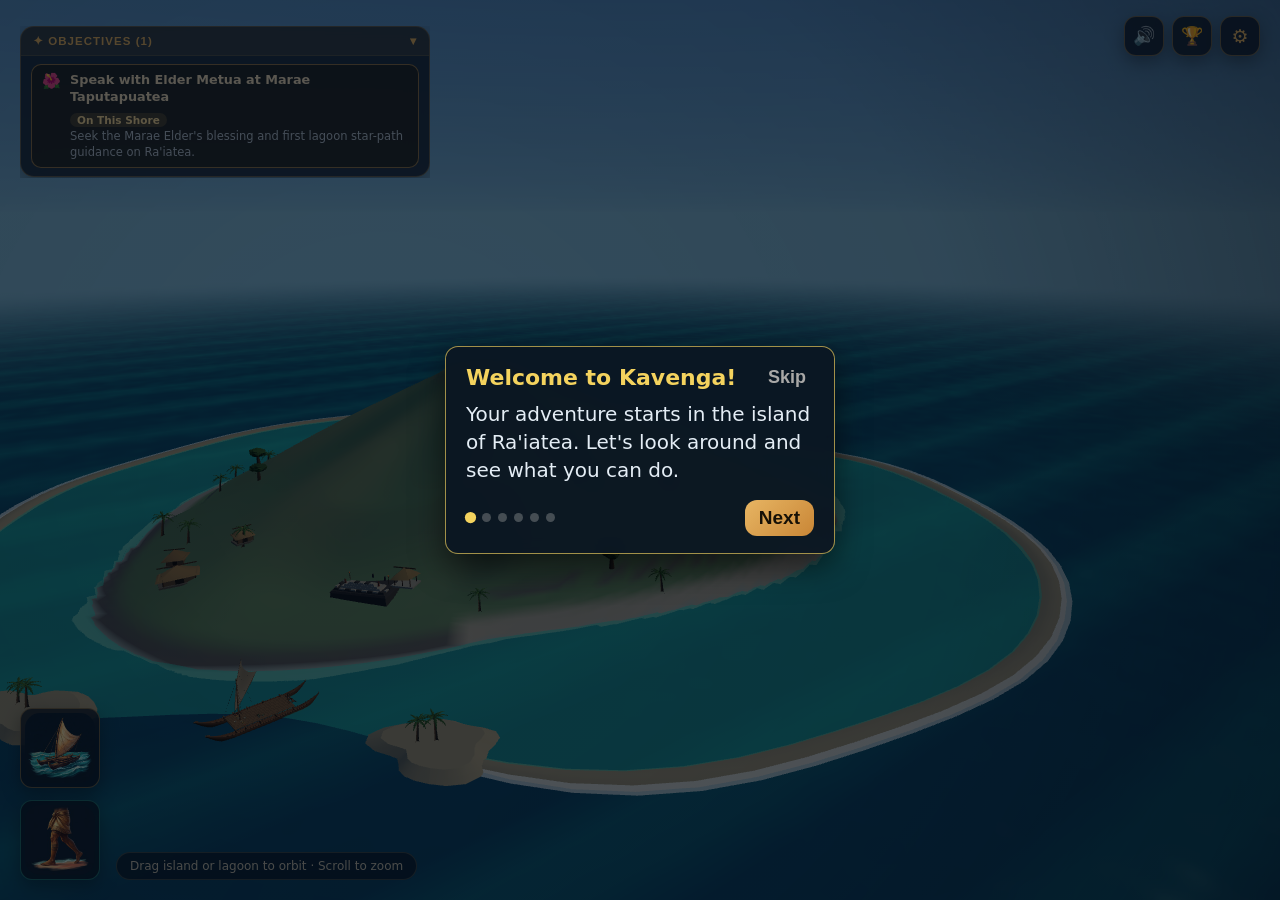
==== commit bc95b4ec: "Add phone hub drawer, sand auto-scroll, and walkable island clouds" ====
--- a/index.html
+++ b/index.html
@@ -14,7 +14,7 @@
   <link rel="icon" type="image/png" sizes="32x32" href="./assets/icons/favicon-32.png" />
   <link rel="icon" type="image/png" sizes="64x64" href="./assets/icons/favicon-64.png" />
   <link rel="apple-touch-icon" sizes="180x180" href="./assets/icons/apple-touch-icon.png" />
-  <link rel="stylesheet" href="./styles.css?v=20261124k" />
+  <link rel="stylesheet" href="./styles.css?v=20261124m" />
   <script type="importmap">
     {
       "imports": {
@@ -53,12 +53,12 @@
         "./src/rendering/CrewCharacterBuilder.js": "./src/rendering/CrewCharacterBuilder.js?v=20261121j",
         "./src/rendering/OceanRenderer.js": "./src/rendering/OceanRenderer.js?v=20261120q",
         "./src/rendering/PlayerCharacterBuilder.js": "./src/rendering/PlayerCharacterBuilder.js?v=20261122h",
-        "./src/rendering/ShoreDioramaRenderer.js": "./src/rendering/ShoreDioramaRenderer.js?v=20261124d",
+        "./src/rendering/ShoreDioramaRenderer.js": "./src/rendering/ShoreDioramaRenderer.js?v=20261124m",
         "./src/rendering/SkyDomeRenderer.js": "./src/rendering/SkyDomeRenderer.js?v=20261120q",
         "./src/rendering/StarRingRenderer.js": "./src/rendering/StarRingRenderer.js?v=20261120q",
         "./src/rendering/VakaCargoPropsBuilder.js": "./src/rendering/VakaCargoPropsBuilder.js?v=20261121n",
         "./src/rendering/VakaRenderer.js": "./src/rendering/VakaRenderer.js?v=20261121n",
-        "./src/rendering/WalkableIslandScene.js": "./src/rendering/WalkableIslandScene.js?v=20261124d",
+        "./src/rendering/WalkableIslandScene.js": "./src/rendering/WalkableIslandScene.js?v=20261124m",
         "./src/rendering/WorldCuesRenderer.js": "./src/rendering/WorldCuesRenderer.js?v=20261124c",
         "./src/audio/BackgroundMusicEngine.js": "./src/audio/BackgroundMusicEngine.js?v=20261123a",
         "./src/audio/ChantAndDrumEngine.js": "./src/audio/ChantAndDrumEngine.js?v=20261120q",
@@ -69,13 +69,13 @@
         "./src/ui/canoePanelWidgets.js": "./src/ui/canoePanelWidgets.js?v=20261123q",
         "./src/ui/CrewSplashUI.js": "./src/ui/CrewSplashUI.js?v=20261120q",
         "./src/ui/ElderVigilPromptUI.js": "./src/ui/ElderVigilPromptUI.js?v=20261120q",
-        "./src/ui/IslandHubUI.js": "./src/ui/IslandHubUI.js?v=20261124b",
+        "./src/ui/IslandHubUI.js": "./src/ui/IslandHubUI.js?v=20261124m",
         "./src/ui/IslandSettingsUI.js": "./src/ui/IslandSettingsUI.js?v=20261123d",
         "./src/ui/OnboardingTourUI.js": "./src/ui/OnboardingTourUI.js?v=20261124d",
         "./src/ui/SailingHUD.js": "./src/ui/SailingHUD.js?v=20261124h",
         "./src/ui/SandCanvas.js": "./src/ui/SandCanvas.js?v=20261124a",
         "./src/ui/SkyVigilUI.js": "./src/ui/SkyVigilUI.js?v=20261124d",
-        "./src/ui/WalkableIslandUI.js": "./src/ui/WalkableIslandUI.js?v=20261124d"
+        "./src/ui/WalkableIslandUI.js": "./src/ui/WalkableIslandUI.js?v=20261124m"
       }
     }
   </script>
--- a/styles.css
+++ b/styles.css
@@ -4726,10 +4726,46 @@
     left: calc(max(10px, env(safe-area-inset-left, 0px)) + 46px);
   }
 
-  /* Hide inline Objectives cards on phone; replaced by Top-Left Objectives modal */
+  /* Hide inline Objectives & Diorama Reset View button on phone */
   #hubObjectivesCard,
-  #walkObjectivesCard {
+  #walkObjectivesCard,
+  .shore-reset-orbit-btn {
     display: none !important;
+  }
+
+  /* Phone-only collapsible Island Hub drawer (slid from header down to CTA bar) */
+  .island-hub-shell.drawer-animating {
+    transition:
+      height 0.24s cubic-bezier(0.22, 1, 0.36, 1),
+      max-height 0.24s cubic-bezier(0.22, 1, 0.36, 1);
+  }
+
+  .hub-header {
+    touch-action: none;
+    cursor: grab;
+    user-select: none;
+    -webkit-user-select: none;
+  }
+
+  .hub-header::before {
+    content: '';
+    width: 38px;
+    height: 4px;
+    border-radius: 999px;
+    background: rgba(232, 198, 142, 0.48);
+    align-self: center;
+    margin-bottom: 4px;
+    flex-shrink: 0;
+  }
+
+  .island-hub-shell.hub-drawer-collapsed .hub-poi-tabs,
+  .island-hub-shell.hub-drawer-collapsed .hub-content {
+    display: none !important;
+  }
+
+  .island-hub-shell.hub-drawer-collapsed .hub-critical-cta-bar {
+    margin-top: 8px;
+    padding-top: 8px;
   }
 
   /* Walk Shore phone framing & compact analog thumbstick */
@@ -4862,7 +4898,7 @@
     width: min(46vw, 410px);
     min-width: 260px;
     margin-top: 48px;
-    height: calc(100% - 48px);
+    height: auto;
     max-height: calc(100% - 48px);
     padding: 10px 12px 12px;
   }
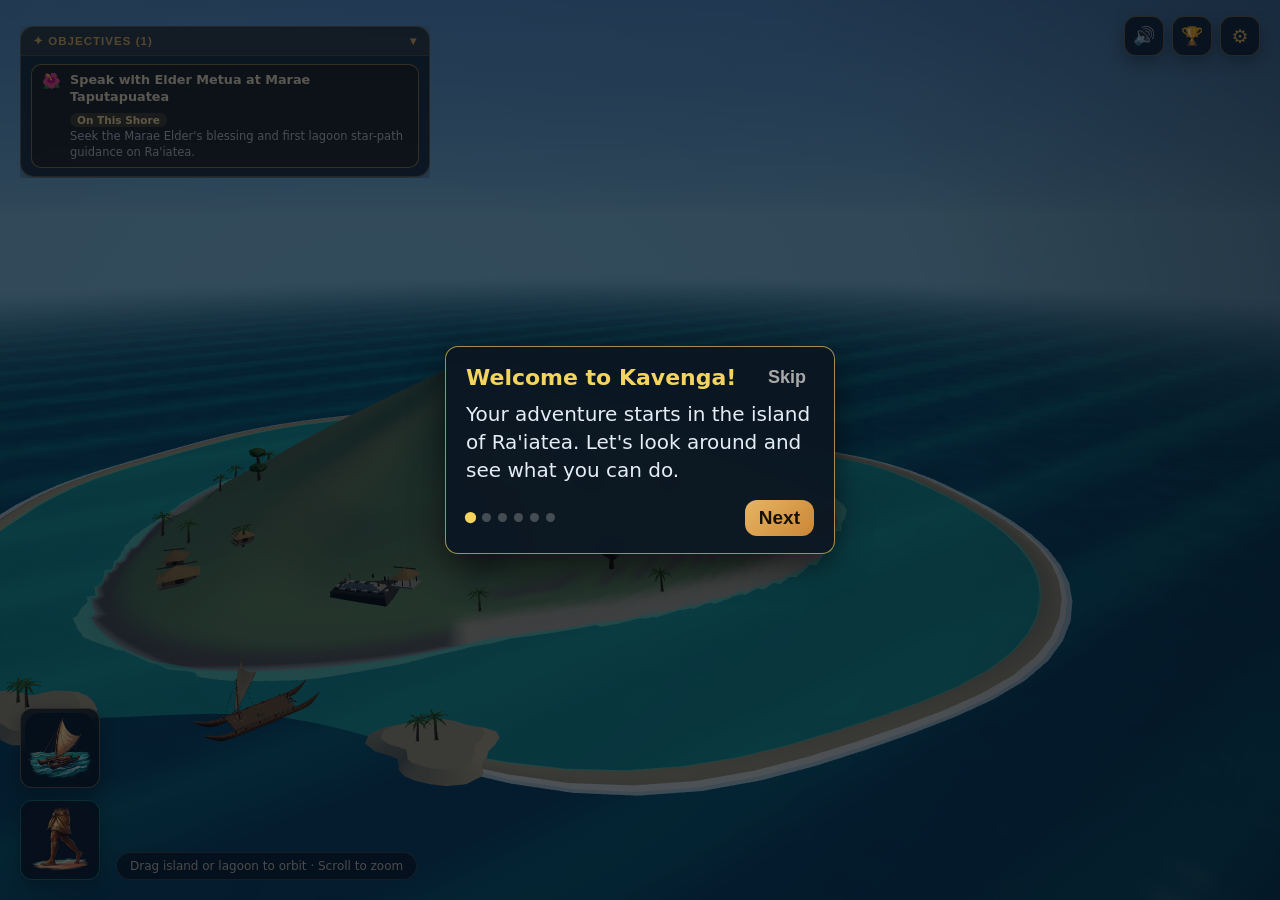
==== commit 206bed87: "Cap pelagic ka'upu flybys to 2 per voyage and add crossing SFX" ====
--- a/index.html
+++ b/index.html
@@ -59,10 +59,10 @@
         "./src/rendering/VakaCargoPropsBuilder.js": "./src/rendering/VakaCargoPropsBuilder.js?v=20261121n",
         "./src/rendering/VakaRenderer.js": "./src/rendering/VakaRenderer.js?v=20261121n",
         "./src/rendering/WalkableIslandScene.js": "./src/rendering/WalkableIslandScene.js?v=20261124m",
-        "./src/rendering/WorldCuesRenderer.js": "./src/rendering/WorldCuesRenderer.js?v=20261124c",
+        "./src/rendering/WorldCuesRenderer.js": "./src/rendering/WorldCuesRenderer.js?v=20261124o",
         "./src/audio/BackgroundMusicEngine.js": "./src/audio/BackgroundMusicEngine.js?v=20261123a",
         "./src/audio/ChantAndDrumEngine.js": "./src/audio/ChantAndDrumEngine.js?v=20261120q",
-        "./src/audio/SpatialSeaAudio.js": "./src/audio/SpatialSeaAudio.js?v=20261120q",
+        "./src/audio/SpatialSeaAudio.js": "./src/audio/SpatialSeaAudio.js?v=20261124o",
         "./src/audio/VoiceOverEngine.js": "./src/audio/VoiceOverEngine.js?v=20261124b",
         "./src/ui/AchievementsUI.js": "./src/ui/AchievementsUI.js?v=20261120q",
         "./src/ui/CanoeModalUI.js": "./src/ui/CanoeModalUI.js?v=20261123q",
@@ -203,6 +203,6 @@
   <!-- Global Celebration Banners (Sea & Shore) + Ashore Achievements Gallery Modal -->
   <div id="achievements-ui"></div>
 
-  <script type="module" src="./src/main.js?v=20261124i"></script>
+  <script type="module" src="./src/main.js?v=20261124o"></script>
 </body>
 </html>
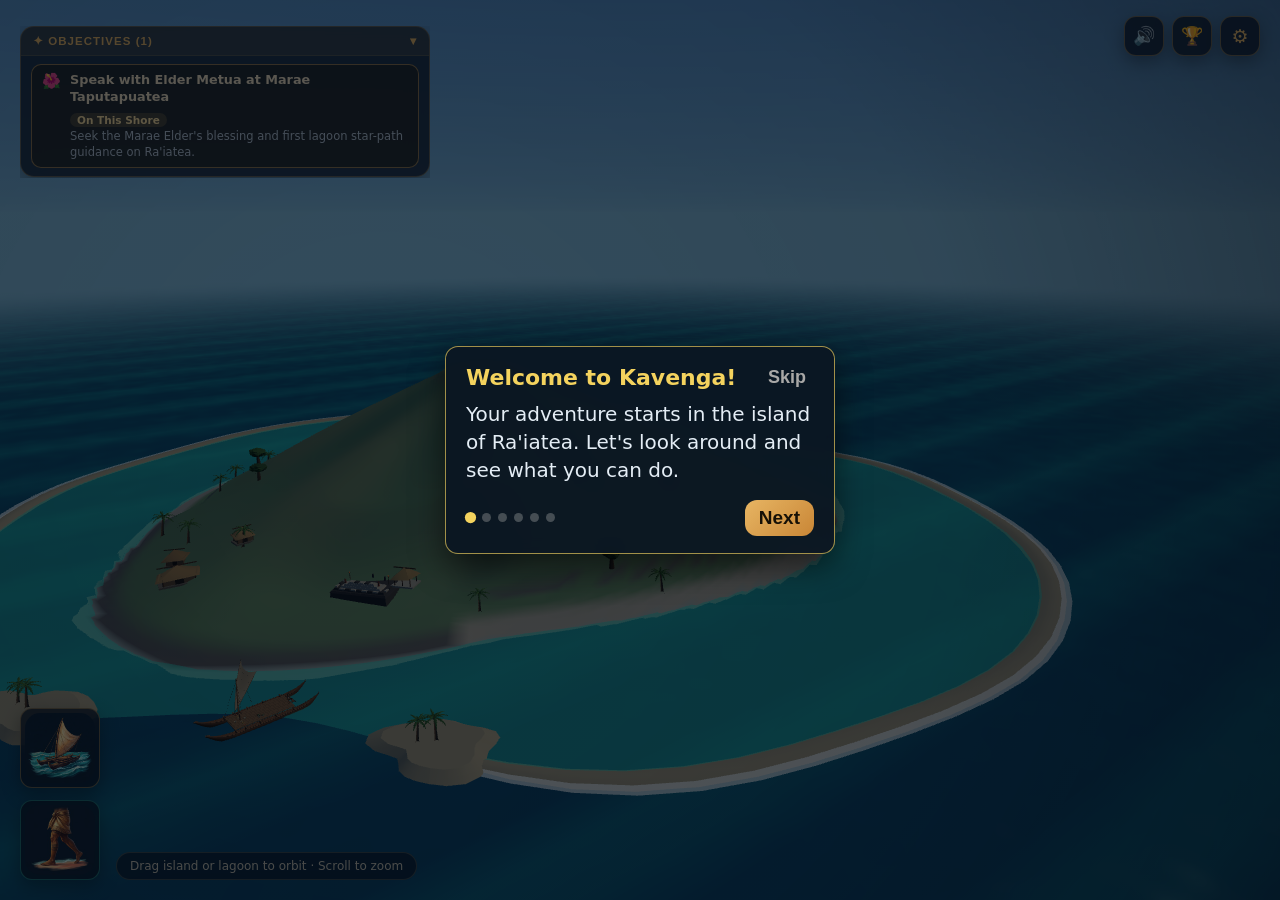
==== commit c2547a5b: "Fix phone onboarding tours and enlarge mobile trim-bar buttons" ====
--- a/index.html
+++ b/index.html
@@ -14,7 +14,7 @@
   <link rel="icon" type="image/png" sizes="32x32" href="./assets/icons/favicon-32.png" />
   <link rel="icon" type="image/png" sizes="64x64" href="./assets/icons/favicon-64.png" />
   <link rel="apple-touch-icon" sizes="180x180" href="./assets/icons/apple-touch-icon.png" />
-  <link rel="stylesheet" href="./styles.css?v=20261124m" />
+  <link rel="stylesheet" href="./styles.css?v=20261125b" />
   <script type="importmap">
     {
       "imports": {
@@ -71,10 +71,10 @@
         "./src/ui/ElderVigilPromptUI.js": "./src/ui/ElderVigilPromptUI.js?v=20261120q",
         "./src/ui/IslandHubUI.js": "./src/ui/IslandHubUI.js?v=20261124m",
         "./src/ui/IslandSettingsUI.js": "./src/ui/IslandSettingsUI.js?v=20261123d",
-        "./src/ui/OnboardingTourUI.js": "./src/ui/OnboardingTourUI.js?v=20261124d",
+        "./src/ui/OnboardingTourUI.js": "./src/ui/OnboardingTourUI.js?v=20261125a",
         "./src/ui/SailingHUD.js": "./src/ui/SailingHUD.js?v=20261124h",
         "./src/ui/SandCanvas.js": "./src/ui/SandCanvas.js?v=20261124a",
-        "./src/ui/SkyVigilUI.js": "./src/ui/SkyVigilUI.js?v=20261124d",
+        "./src/ui/SkyVigilUI.js": "./src/ui/SkyVigilUI.js?v=20261124p",
         "./src/ui/WalkableIslandUI.js": "./src/ui/WalkableIslandUI.js?v=20261124m"
       }
     }
@@ -203,6 +203,6 @@
   <!-- Global Celebration Banners (Sea & Shore) + Ashore Achievements Gallery Modal -->
   <div id="achievements-ui"></div>
 
-  <script type="module" src="./src/main.js?v=20261124o"></script>
+  <script type="module" src="./src/main.js?v=20261125a"></script>
 </body>
 </html>
--- a/styles.css
+++ b/styles.css
@@ -2040,6 +2040,10 @@
   box-shadow: 0 16px 40px rgba(0, 0, 0, 0.45);
 }
 
+.vigil-drawer-handle {
+  display: none;
+}
+
 .vigil-pane {
   display: flex;
   flex-direction: column;
@@ -4672,19 +4676,49 @@
   }
 
   .hud-trim-bar {
-    gap: 8px;
-    padding: 5px 9px;
+    gap: 12px;
+    padding: 7px 12px;
   }
 
   .trim-btn {
-    min-width: 38px;
-    height: 32px;
-    padding: 0 9px;
-  }
-
-  .onboarding-tour-card {
+    min-width: 56px;
+    height: 42px;
+    padding: 0 16px;
+  }
+
+  .trim-btn svg {
+    width: 21px;
+    height: 21px;
+  }
+
+  .onboarding-card {
     width: min(310px, calc(100vw - 20px));
-    padding: 13px 15px;
+    padding: 12px 14px;
+    border-radius: 12px;
+  }
+
+  .onboarding-card-head {
+    margin-bottom: 5px;
+  }
+
+  .onboarding-card-title {
+    font-size: 16px;
+  }
+
+  .onboarding-skip-btn {
+    font-size: 13px;
+    padding: 2px 6px;
+  }
+
+  .onboarding-card-body {
+    margin: 0 0 10px;
+    font-size: 14px;
+    line-height: 1.38;
+  }
+
+  .onboarding-actions .small-btn {
+    font-size: 13.5px;
+    padding: 5px 11px;
   }
 }
 
@@ -4861,6 +4895,168 @@
     margin-top: 5px;
     padding-top: 5px;
   }
+
+  /* Phone-only Sky Vigil: remove controls card, aggressive Guided bar, collapsible Atlas drawer */
+  #vigilControlsCard {
+    display: none !important;
+  }
+
+  #sky-vigil-ui {
+    padding:
+      max(8px, env(safe-area-inset-top, 0px))
+      max(10px, env(safe-area-inset-right, 0px))
+      max(10px, calc(env(safe-area-inset-bottom, 0px) + 4px))
+      max(10px, env(safe-area-inset-left, 0px));
+  }
+
+  .vigil-top-bar {
+    padding: 6px 10px;
+    gap: 6px 8px;
+    border-radius: 12px;
+  }
+
+  .vigil-ring-eyebrow {
+    display: none;
+  }
+
+  .vigil-ring-title {
+    font-size: 13.5px;
+  }
+
+  .vigil-mode-tabs {
+    padding: 2px;
+    gap: 2px;
+  }
+
+  .vigil-mode-btn {
+    padding: 4px 8px;
+    font-size: 11px;
+  }
+
+  .vigil-exit-btn {
+    padding: 5px 10px;
+    font-size: 11.5px;
+  }
+
+  .vigil-bottom-deck {
+    grid-template-columns: 1fr;
+    gap: 0;
+  }
+
+  .vigil-main-card {
+    padding: 10px 13px;
+    max-height: min(56dvh, 420px);
+    overflow: hidden;
+    display: flex;
+    flex-direction: column;
+  }
+
+  .vigil-main-card.vigil-drawer-animating {
+    transition:
+      height 0.24s cubic-bezier(0.22, 1, 0.36, 1),
+      max-height 0.24s cubic-bezier(0.22, 1, 0.36, 1);
+  }
+
+  .vigil-main-card:not(.vigil-mode-guided) .vigil-drawer-handle {
+    display: flex;
+    flex-direction: column;
+    gap: 4px;
+    touch-action: none;
+    cursor: grab;
+    user-select: none;
+    -webkit-user-select: none;
+    flex-shrink: 0;
+  }
+
+  .vigil-drawer-grip {
+    width: 38px;
+    height: 4px;
+    border-radius: 999px;
+    background: rgba(232, 198, 142, 0.48);
+    align-self: center;
+  }
+
+  .vigil-drawer-handle-row {
+    display: flex;
+    align-items: center;
+    justify-content: space-between;
+    gap: 10px;
+  }
+
+  .vigil-drawer-title {
+    font-size: 13px;
+    font-weight: 600;
+    color: var(--sand-warm);
+  }
+
+  .vigil-drawer-chev {
+    font-size: 13px;
+    color: var(--sand-gold);
+  }
+
+  .vigil-main-card.vigil-drawer-collapsed {
+    padding: 7px 14px 9px;
+  }
+
+  .vigil-main-card.vigil-drawer-collapsed .vigil-pane {
+    display: none !important;
+  }
+
+  .vigil-main-card:not(.vigil-mode-guided) .vigil-pane {
+    flex: 1;
+    min-height: 0;
+    overflow-y: auto;
+    overscroll-behavior: contain;
+    padding-top: 8px;
+    margin-top: 6px;
+    border-top: 1px solid rgba(232, 198, 142, 0.16);
+    gap: 8px;
+  }
+
+  /* Guided Sky Vigil on phone: ONLY step-dots and gold Next button */
+  .vigil-main-card.vigil-mode-guided {
+    width: fit-content;
+    max-width: 100%;
+    justify-self: center;
+    padding: 7px 14px;
+    border-radius: 999px;
+  }
+
+  #vigilPaneGuided {
+    flex-direction: row;
+    align-items: center;
+    justify-content: center;
+    gap: 12px;
+    padding-top: 0;
+    margin-top: 0;
+    border-top: none;
+  }
+
+  #btnVigilEnlargeGuidedMentor,
+  #vigilGuidedTitle,
+  #vigilGuidedByline,
+  #vigilGuidedSpeech,
+  #vigilGuidedHint,
+  #vigilGuidedStatusBadge,
+  #btnVigilGuidedReframe,
+  #btnVigilGuidedPrev {
+    display: none !important;
+  }
+
+  #vigilPaneGuided .vigil-action-bar {
+    border-top: none;
+    padding-top: 0;
+  }
+
+  /* Free Observation (Atlas) on phone: omit explanatory text paragraph */
+  #vigilAtlasNote,
+  #vigilPaneAtlas .vigil-drag-tip {
+    display: none !important;
+  }
+
+  #vigilPaneAtlas .vigil-atlas-header {
+    display: none;
+  }
 }
 
 @media (max-width: 520px) {
@@ -4903,13 +5099,9 @@
     padding: 10px 12px 12px;
   }
 
-  .vigil-bottom-deck {
-    grid-template-columns: minmax(0, 1.35fr) minmax(220px, 0.85fr);
-    gap: 10px;
-  }
-
   .vigil-main-card {
-    padding: 10px 14px;
+    padding: 9px 13px;
+    max-height: min(68dvh, 270px);
   }
 
   .walkable-poi-popup {
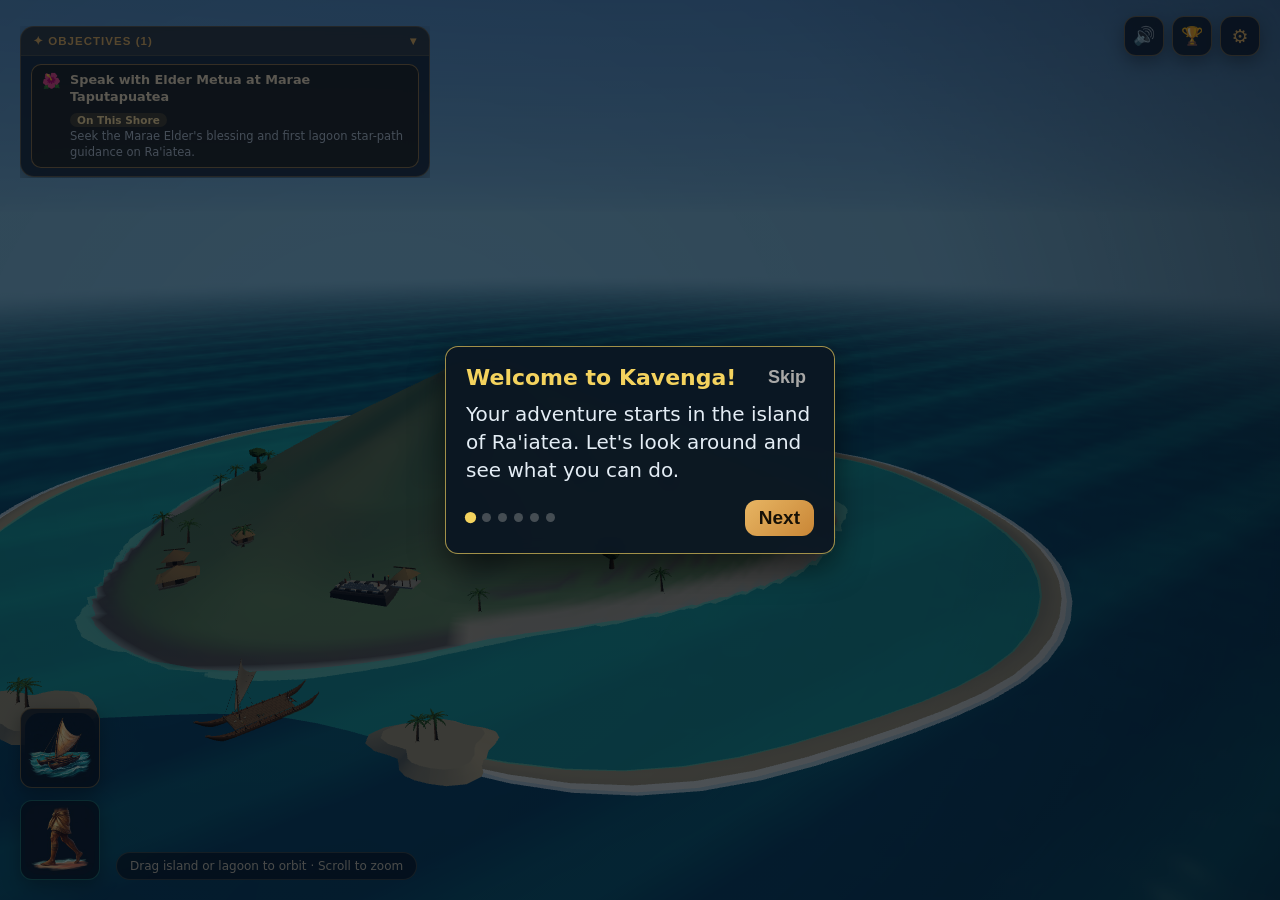
==== commit 593b8d0a: "Use difficulty portrait cards and summary in sailing options modal" ====
--- a/index.html
+++ b/index.html
@@ -14,7 +14,7 @@
   <link rel="icon" type="image/png" sizes="32x32" href="./assets/icons/favicon-32.png" />
   <link rel="icon" type="image/png" sizes="64x64" href="./assets/icons/favicon-64.png" />
   <link rel="apple-touch-icon" sizes="180x180" href="./assets/icons/apple-touch-icon.png" />
-  <link rel="stylesheet" href="./styles.css?v=20261125b" />
+  <link rel="stylesheet" href="./styles.css?v=20261125c" />
   <script type="importmap">
     {
       "imports": {
@@ -70,9 +70,9 @@
         "./src/ui/CrewSplashUI.js": "./src/ui/CrewSplashUI.js?v=20261120q",
         "./src/ui/ElderVigilPromptUI.js": "./src/ui/ElderVigilPromptUI.js?v=20261120q",
         "./src/ui/IslandHubUI.js": "./src/ui/IslandHubUI.js?v=20261124m",
-        "./src/ui/IslandSettingsUI.js": "./src/ui/IslandSettingsUI.js?v=20261123d",
+        "./src/ui/IslandSettingsUI.js": "./src/ui/IslandSettingsUI.js?v=20261125c",
         "./src/ui/OnboardingTourUI.js": "./src/ui/OnboardingTourUI.js?v=20261125a",
-        "./src/ui/SailingHUD.js": "./src/ui/SailingHUD.js?v=20261124h",
+        "./src/ui/SailingHUD.js": "./src/ui/SailingHUD.js?v=20261125c",
         "./src/ui/SandCanvas.js": "./src/ui/SandCanvas.js?v=20261124a",
         "./src/ui/SkyVigilUI.js": "./src/ui/SkyVigilUI.js?v=20261124p",
         "./src/ui/WalkableIslandUI.js": "./src/ui/WalkableIslandUI.js?v=20261124m"
--- a/styles.css
+++ b/styles.css
@@ -3488,6 +3488,16 @@
   border: 1px solid rgba(255, 255, 255, 0.07);
 }
 
+.hud-pause-dialog-card {
+  max-height: 90dvh;
+  overflow-y: auto;
+  overscroll-behavior: contain;
+}
+
+.hud-pause-diff-section {
+  margin: 12px 0 18px;
+}
+
 .settings-confirm-backdrop {
   position: fixed;
   inset: 0;
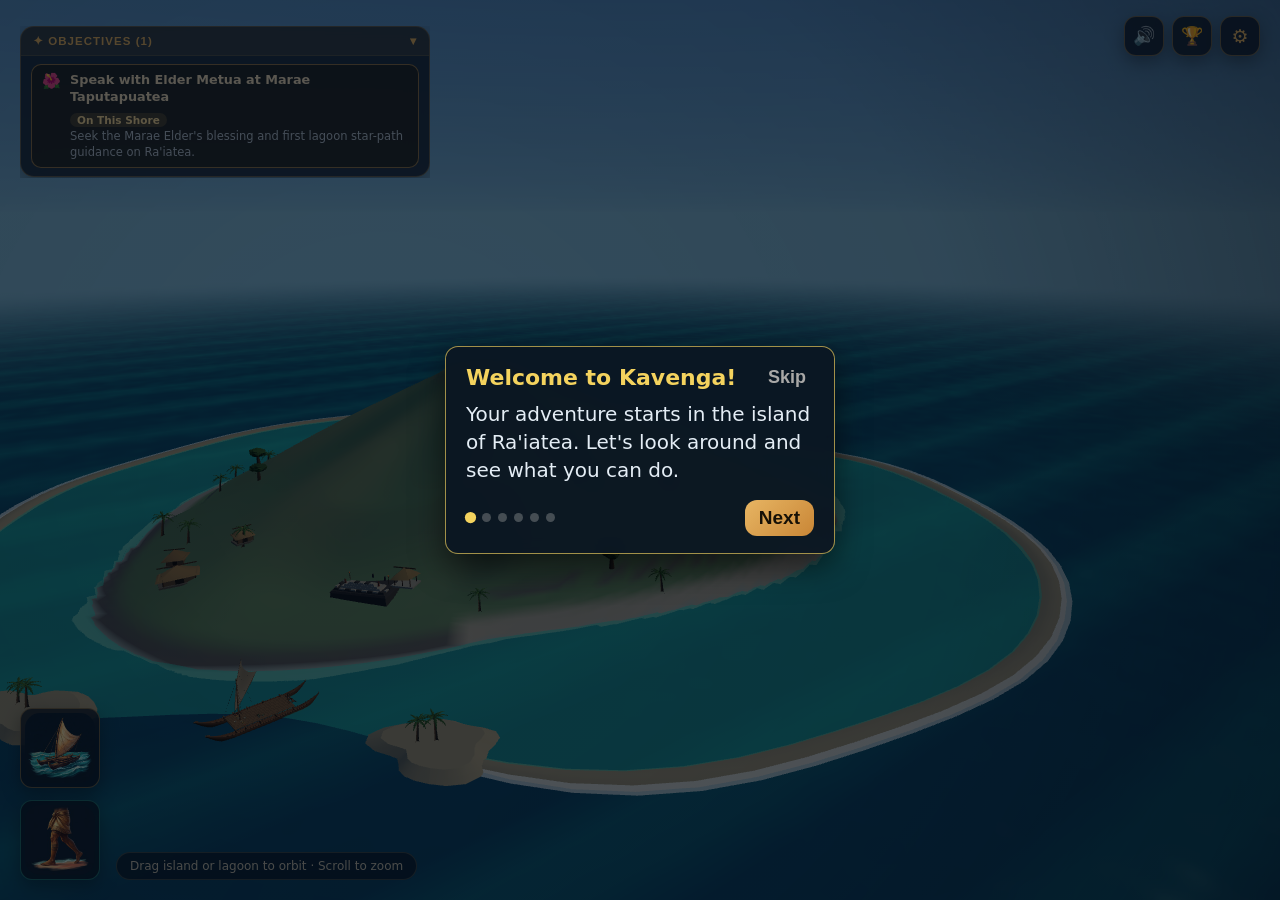
==== commit 66db20a9: "Align route songs, elder speeches, sand label, and regenerated MP3s" ====
--- a/index.html
+++ b/index.html
@@ -22,7 +22,7 @@
         "./src/pwa.js": "./src/pwa.js?v=20261123p",
         "./src/core/gameConstants.js": "./src/core/gameConstants.js?v=20261124d",
         "./src/core/gameState.js": "./src/core/gameState.js?v=20261120q",
-        "./src/core/campaignManager.js": "./src/core/campaignManager.js?v=20261124a",
+        "./src/core/campaignManager.js": "./src/core/campaignManager.js?v=20261125d",
         "./src/core/objectivesManager.js": "./src/core/objectivesManager.js?v=20261122f",
         "./src/core/achievementsManager.js": "./src/core/achievementsManager.js?v=20261120q",
         "./src/data/achievementsData.js": "./src/data/achievementsData.js?v=20261120q",
@@ -32,10 +32,10 @@
         "./src/data/islandsData.js": "./src/data/islandsData.js?v=20261122h",
         "./src/data/objectivesData.js": "./src/data/objectivesData.js?v=20261120q",
         "./src/data/playerCharactersData.js": "./src/data/playerCharactersData.js?v=20261120q",
-        "./src/data/sandDiagramsData.js": "./src/data/sandDiagramsData.js?v=20261124b",
+        "./src/data/sandDiagramsData.js": "./src/data/sandDiagramsData.js?v=20261125d",
         "./src/data/skyVigilData.js": "./src/data/skyVigilData.js?v=20261120q",
-        "./src/data/songsData.js": "./src/data/songsData.js?v=20261124a",
-        "./src/data/voiceLinesData.js": "./src/data/voiceLinesData.js?v=20261124b",
+        "./src/data/songsData.js": "./src/data/songsData.js?v=20261125d",
+        "./src/data/voiceLinesData.js": "./src/data/voiceLinesData.js?v=20261125d",
         "./src/data/walkableIslandsData.js": "./src/data/walkableIslandsData.js?v=20261122e",
         "./src/simulation/celestialSim.js": "./src/simulation/celestialSim.js?v=20261120q",
         "./src/simulation/hullPhysics.js": "./src/simulation/hullPhysics.js?v=20261120q",
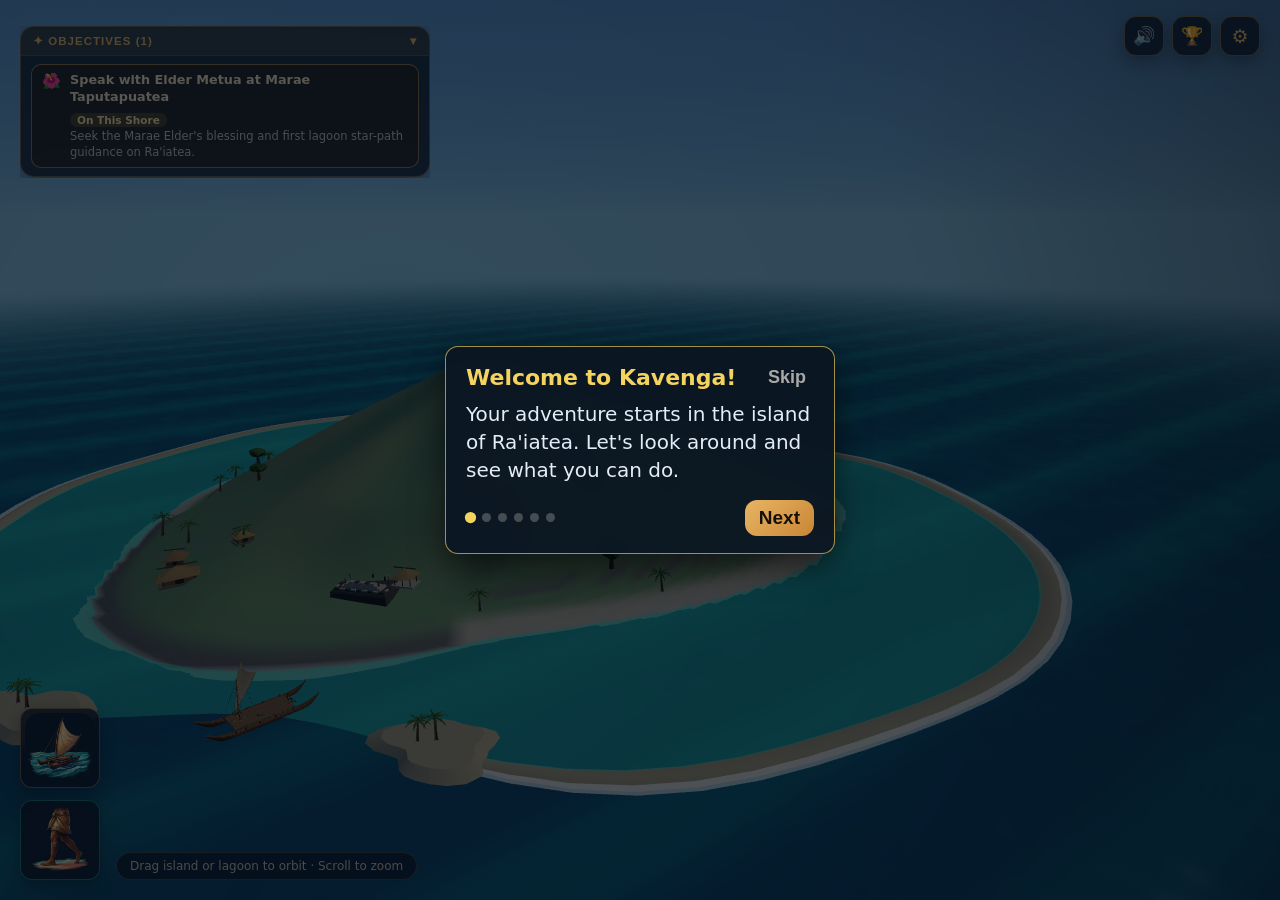
==== commit 7ec3cf70: "Add swipeable step-dot verse carousel to pre-departure song modal" ====
--- a/index.html
+++ b/index.html
@@ -14,7 +14,7 @@
   <link rel="icon" type="image/png" sizes="32x32" href="./assets/icons/favicon-32.png" />
   <link rel="icon" type="image/png" sizes="64x64" href="./assets/icons/favicon-64.png" />
   <link rel="apple-touch-icon" sizes="180x180" href="./assets/icons/apple-touch-icon.png" />
-  <link rel="stylesheet" href="./styles.css?v=20261125c" />
+  <link rel="stylesheet" href="./styles.css?v=20261125e" />
   <script type="importmap">
     {
       "imports": {
@@ -66,7 +66,7 @@
         "./src/audio/VoiceOverEngine.js": "./src/audio/VoiceOverEngine.js?v=20261124b",
         "./src/ui/AchievementsUI.js": "./src/ui/AchievementsUI.js?v=20261120q",
         "./src/ui/CanoeModalUI.js": "./src/ui/CanoeModalUI.js?v=20261123q",
-        "./src/ui/canoePanelWidgets.js": "./src/ui/canoePanelWidgets.js?v=20261123q",
+        "./src/ui/canoePanelWidgets.js": "./src/ui/canoePanelWidgets.js?v=20261125e",
         "./src/ui/CrewSplashUI.js": "./src/ui/CrewSplashUI.js?v=20261120q",
         "./src/ui/ElderVigilPromptUI.js": "./src/ui/ElderVigilPromptUI.js?v=20261120q",
         "./src/ui/IslandHubUI.js": "./src/ui/IslandHubUI.js?v=20261124m",
--- a/styles.css
+++ b/styles.css
@@ -1295,6 +1295,17 @@
   border-radius: 12px;
   padding: 12px 14px;
   border-left: 3px solid var(--sand-gold);
+  touch-action: pan-y;
+  user-select: none;
+  -webkit-user-select: none;
+}
+
+.preview-verse-header {
+  display: flex;
+  align-items: center;
+  justify-content: space-between;
+  gap: 8px;
+  margin-bottom: 6px;
 }
 
 .preview-eyebrow {
@@ -1302,7 +1313,18 @@
   text-transform: uppercase;
   letter-spacing: 0.1em;
   color: var(--sand-gold);
-  margin-bottom: 5px;
+}
+
+.preview-verse-count {
+  font-size: 11px;
+  font-weight: 600;
+  color: rgba(244, 239, 230, 0.72);
+  letter-spacing: 0.03em;
+  flex-shrink: 0;
+}
+
+.preview-verse-body {
+  min-height: 58px;
 }
 
 .song-preview-box blockquote {
@@ -1317,6 +1339,77 @@
   margin-top: 6px;
   font-size: 12px;
   color: var(--lapa-jade);
+}
+
+.preview-verse-nav {
+  display: flex;
+  align-items: center;
+  justify-content: space-between;
+  gap: 10px;
+  margin-top: 10px;
+  padding-top: 8px;
+  border-top: 1px solid rgba(255, 255, 255, 0.08);
+}
+
+.verse-nav-btn {
+  width: 32px;
+  height: 28px;
+  border-radius: 8px;
+  border: 1px solid rgba(231, 181, 99, 0.35);
+  background: rgba(255, 255, 255, 0.06);
+  color: var(--sand-gold);
+  font-size: 15px;
+  font-weight: 700;
+  line-height: 1;
+  cursor: pointer;
+  display: inline-flex;
+  align-items: center;
+  justify-content: center;
+  transition: background 0.15s, border-color 0.15s, opacity 0.15s;
+}
+
+.verse-nav-btn:hover:not(:disabled) {
+  background: rgba(231, 181, 99, 0.2);
+  border-color: var(--sand-gold);
+}
+
+.verse-nav-btn:disabled {
+  opacity: 0.3;
+  cursor: default;
+}
+
+.verse-step-dots {
+  display: flex;
+  align-items: center;
+  justify-content: center;
+  gap: 8px;
+}
+
+.verse-step-dot {
+  position: relative;
+  width: 9px;
+  height: 9px;
+  padding: 0;
+  border: none;
+  border-radius: 50%;
+  background: rgba(244, 239, 230, 0.28);
+  cursor: pointer;
+  transition: transform 0.18s ease, background 0.18s ease;
+}
+
+.verse-step-dot::after {
+  content: '';
+  position: absolute;
+  inset: -8px;
+}
+
+.verse-step-dot:hover {
+  background: rgba(244, 211, 94, 0.65);
+}
+
+.verse-step-dot.active {
+  background: var(--sand-gold);
+  transform: scale(1.25);
 }
 
 .dep-warning {
